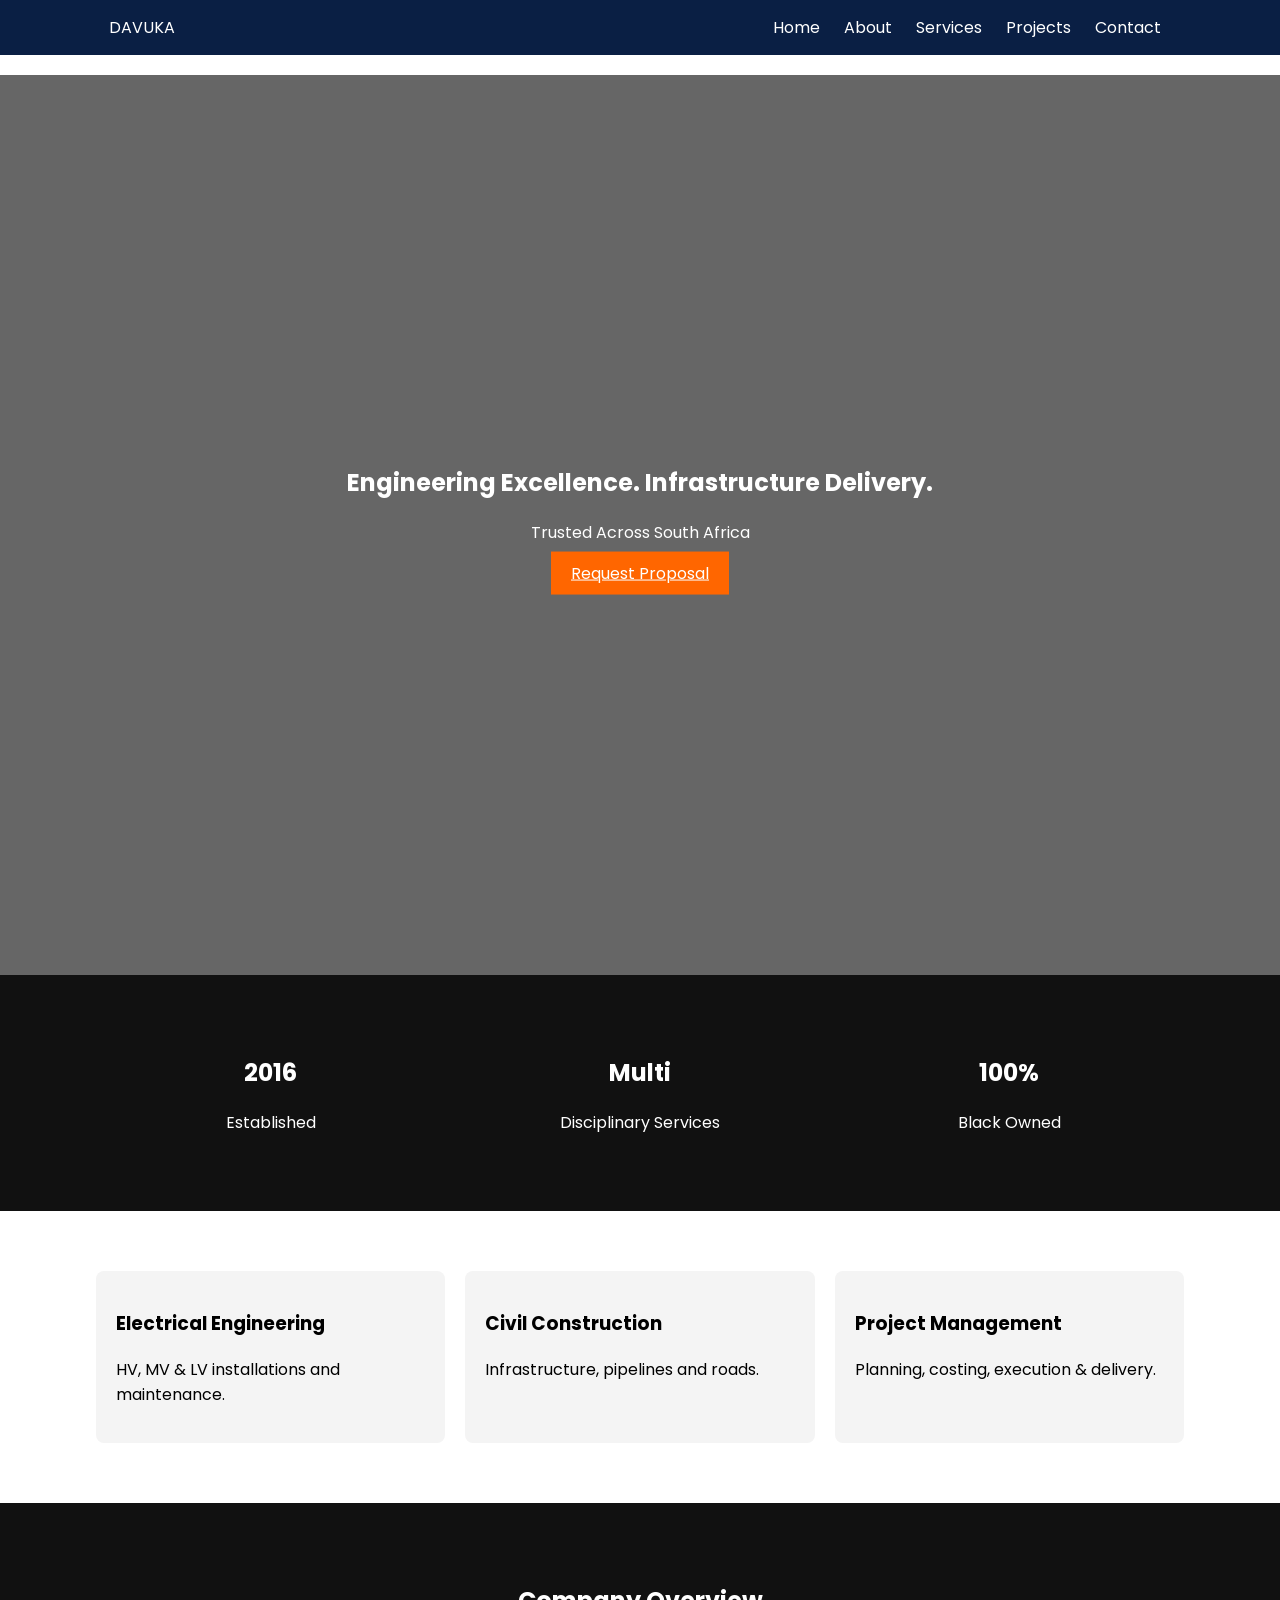
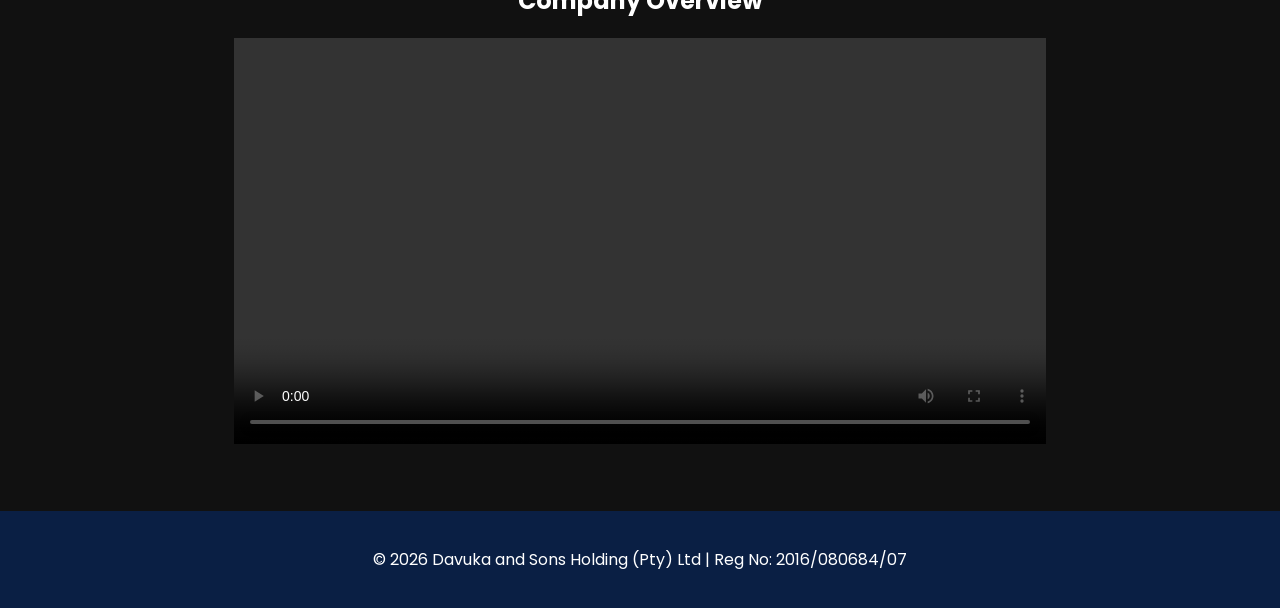
==== index.html @ bca71e75 "Update index.html" ====
<!DOCTYPE html>
<html lang="en">
<head>
<meta charset="UTF-8">
<meta name="viewport" content="width=device-width, initial-scale=1.0">
<title>Davuka & Sons Holding</title>
<link href="https://fonts.googleapis.com/css2?family=Poppins:wght@300;400;600;700&display=swap" rel="stylesheet">
<link rel="stylesheet" href="style.css">
<script defer src="script.js"></script>
</head>
<body>

<header class="header">
<div class="container nav">
<div class="logo">DAVUKA</div>
<nav id="navMenu">
<a href="index.html">Home</a>
<a href="about.html">About</a>
<a href="services.html">Services</a>
<a href="projects.html">Projects</a>
<a href="contact.html">Contact</a>
</nav>
<div class="menu-toggle" onclick="toggleMenu()">☰</div>
</div>
</header>

<section class="hero">
<div class="overlay"></div>
<div class="hero-content fade-in">
<h2>Engineering Excellence. Infrastructure Delivery.</h2>
<p>Trusted Across South Africa</p>
<a href="contact.html" class="btn-primary">Request Proposal</a>
</div>
</section>

<section class="section stats">
<div class="container grid-3">
<div><h2>2016</h2><p>Established</p></div>
<div><h2>Multi</h2><p>Disciplinary Services</p></div>
<div><h2>100%</h2><p>Black Owned</p></div>
</div>
</section>

<section class="section">
<div class="container grid-3">
<div class="card fade-in"><h3>Electrical Engineering</h3><p>HV, MV & LV installations and maintenance.</p></div>
<div class="card fade-in"><h3>Civil Construction</h3><p>Infrastructure, pipelines and roads.</p></div>
<div class="card fade-in"><h3>Project Management</h3><p>Planning, costing, execution & delivery.</p></div>
</div>
</section>

<section class="video-section">
<h2>Company Overview</h2>
<video controls>
<source src="assets/ad-video.mp4" type="video/mp4">
</video>
</section>

<footer>
<p>© 2026 Davuka and Sons Holding (Pty) Ltd | Reg No: 2016/080684/07</p>
</footer>

</body>
</html>
---- style.css ----
body {font-family:Poppins,sans-serif;margin:0}
.container {width:85%;margin:auto}
.header {background:#0a1f44;color:white;padding:15px}
.nav {display:flex;justify-content:space-between}
nav a {color:white;margin:10px;text-decoration:none}
.menu-toggle {display:none}
.hero {height:100vh;background:url('assets/hero.jpg') center/cover no-repeat;color:white;position:relative}
.overlay {position:absolute;width:100%;height:100%;background:rgba(0,0,0,0.6)}
.hero-content {position:relative;top:50%;transform:translateY(-50%);text-align:center}
.btn-primary {background:#ff6600;padding:10px 20px;color:white}
.section {padding:60px 0}
.grid-2 {display:grid;grid-template-columns:1fr 1fr;gap:20px}
.grid-3 {display:grid;grid-template-columns:repeat(3,1fr);gap:20px}
.card {background:#f4f4f4;padding:20px;border-radius:8px}
.stats {background:#111;color:white;text-align:center}
.video-section {text-align:center;background:#111;color:white;padding:60px}
video {width:70%}
.fade-in {opacity:0;transition:1s}
.fade-in.appear {opacity:1}
.contact-form {display:flex;flex-direction:column;gap:10px}
footer {background:#0a1f44;color:white;text-align:center;padding:20px}

@media(max-width:768px){
.grid-2,.grid-3{grid-template-columns:1fr}
.menu-toggle{display:block}
nav{display:none}
nav.active{display:block}
}
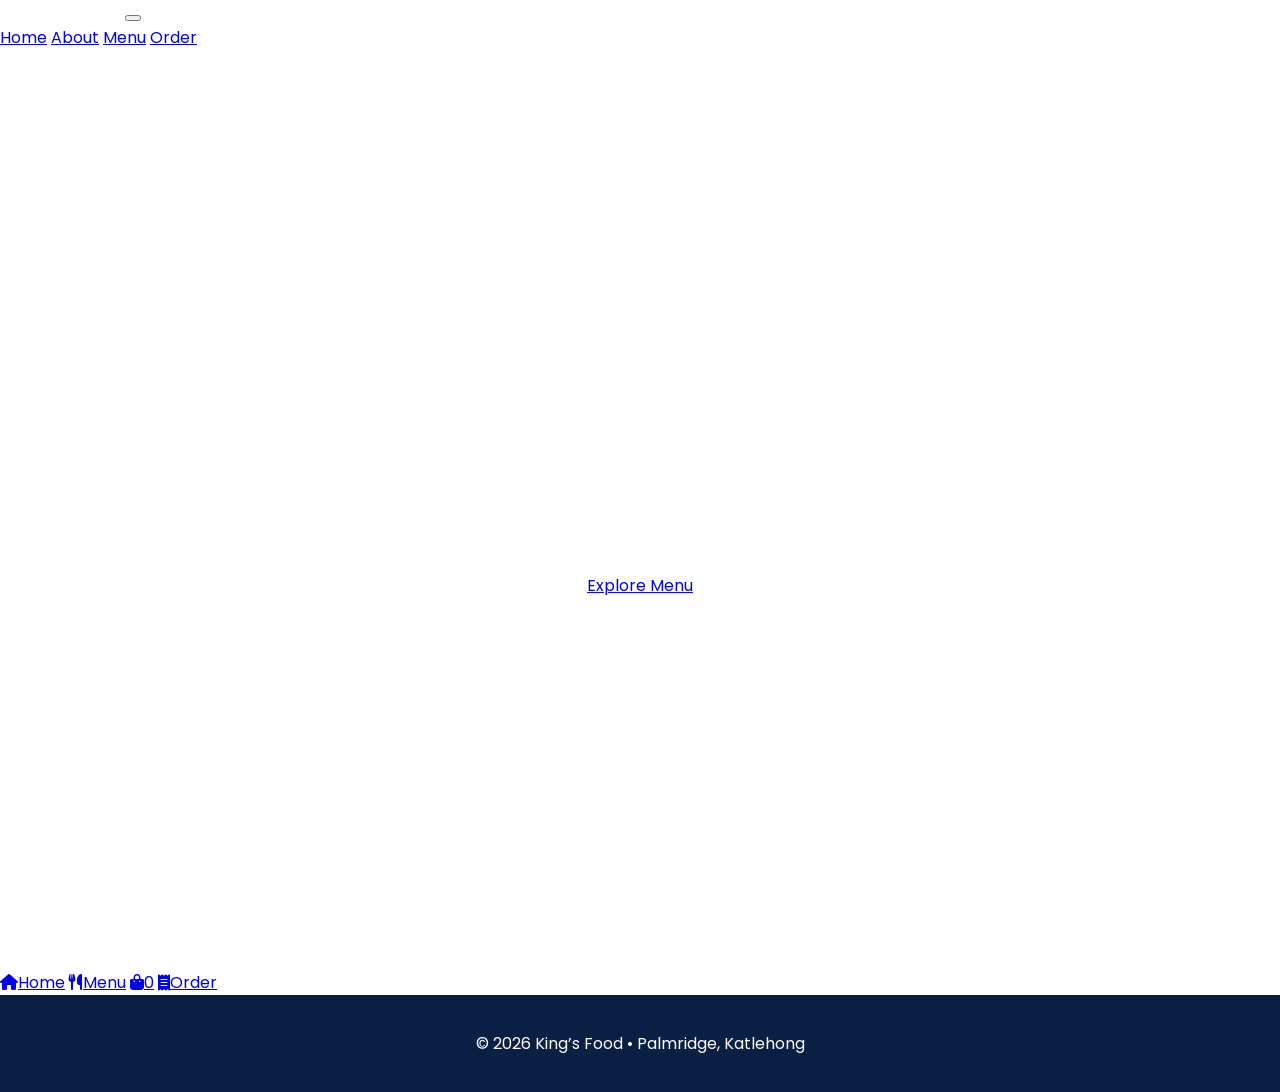
==== commit 8f967329: "Update index.html" ====
--- a/index.html
+++ b/index.html
@@ -1,68 +1,55 @@
 <!DOCTYPE html>
 <html lang="en">
 <head>
-<meta charset="UTF-8">
-<meta name="viewport" content="width=device-width, initial-scale=1.0">
-<title>Davuka & Sons Holding</title>
-<link href="https://fonts.googleapis.com/css2?family=Poppins:wght@300;400;600;700&display=swap" rel="stylesheet">
-<link rel="stylesheet" href="style.css">
-<script defer src="script.js"></script>
+  <meta charset="UTF-8" />
+  <title>King's Food — Kasi Royalty</title>
+  <meta name="viewport" content="width=device-width, initial-scale=1, maximum-scale=1, user-scalable=0" />
+  <link rel="stylesheet" href="style.css" />
+  <script src="script.js" defer></script>
+  <link rel="preconnect" href="https://fonts.googleapis.com">
+  <link href="https://fonts.googleapis.com/css2?family=Bebas+Neue&family=Poppins:wght@300;400;500;600;700&display=swap" rel="stylesheet">
+  <link rel="stylesheet" href="https://cdnjs.cloudflare.com/ajax/libs/font-awesome/6.5.0/css/all.min.css">
 </head>
 <body>
+  <nav aria-label="Primary">
+    <a class="logo" href="index.html">KING'S <span>FOOD</span></a>
+    <button class="hamburger" aria-label="Toggle menu" onclick="toggleMenu()">
+      <div></div><div></div><div></div>
+    </button>
+  </nav>
 
-<header class="header">
-<div class="container nav">
-<div class="logo">DAVUKA</div>
-<nav id="navMenu">
-<a href="index.html">Home</a>
-<a href="about.html">About</a>
-<a href="services.html">Services</a>
-<a href="projects.html">Projects</a>
-<a href="contact.html">Contact</a>
-</nav>
-<div class="menu-toggle" onclick="toggleMenu()">☰</div>
-</div>
-</header>
+  <aside class="menu-panel" aria-hidden="true">
+    <a href="index.html" class="active">Home</a>
+    <a href="about.html">About</a>
+    <a href="menu.html">Menu</a>
+    <a href="order.html">Order</a>
+  </aside>
 
-<section class="hero">
-<div class="overlay"></div>
-<div class="hero-content fade-in">
-<h2>Engineering Excellence. Infrastructure Delivery.</h2>
-<p>Trusted Across South Africa</p>
-<a href="contact.html" class="btn-primary">Request Proposal</a>
-</div>
-</section>
+  <section class="hero" role="banner">
+    <div class="hero-content">
+      <h1 class="hero-title">KASI<br><span>ROYALTY</span></h1>
+      <p class="hero-sub">Premium kotas, dagwoods, wraps and grills—crafted with street soul and modern elegance.</p>
+      <div class="hero-actions">
+        <a href="menu.html" class="btn">Explore Menu</a>
+      </div>
+    </div>
+    <div class="hero-highlight">
+      <h2 class="jump">NEW<br><span>WRAPS</span></h2>
+    </div>
+  </section>
 
-<section class="section stats">
-<div class="container grid-3">
-<div><h2>2016</h2><p>Established</p></div>
-<div><h2>Multi</h2><p>Disciplinary Services</p></div>
-<div><h2>100%</h2><p>Black Owned</p></div>
-</div>
-</section>
+  <!-- Premium App Bottom Navigation -->
+  <div class="mobile-nav">
+    <a href="index.html" class="nav-item active"><i class="fas fa-home"></i><span>Home</span></a>
+    <a href="menu.html" class="nav-item"><i class="fas fa-utensils"></i><span>Menu</span></a>
+    <a href="#" class="nav-item cart-trigger" onclick="toggleCartDrawer(event)"><i class="fas fa-shopping-bag"></i><span class="cart-badge" id="nav-cart-count">0</span></a>
+    <a href="order.html" class="nav-item"><i class="fas fa-receipt"></i><span>Order</span></a>
+  </div>
 
-<section class="section">
-<div class="container grid-3">
-<div class="card fade-in"><h3>Electrical Engineering</h3><p>HV, MV & LV installations and maintenance.</p></div>
-<div class="card fade-in"><h3>Civil Construction</h3><p>Infrastructure, pipelines and roads.</p></div>
-<div class="card fade-in"><h3>Project Management</h3><p>Planning, costing, execution & delivery.</p></div>
-</div>
-</section>
-
-<section class="video-section">
-<h2>Company Overview</h2>
-<video controls>
-<source src="assets/ad-video.mp4" type="video/mp4">
-</video>
-</section>
-
-<footer>
-<p>© 2026 Davuka and Sons Holding (Pty) Ltd | Reg No: 2016/080684/07</p>
-</footer>
-
+  <footer class="footer">
+    <p>© 2026 King’s Food • Palmridge, Katlehong</p>
+  </footer>
 </body>
 </html>
 
 
-
-
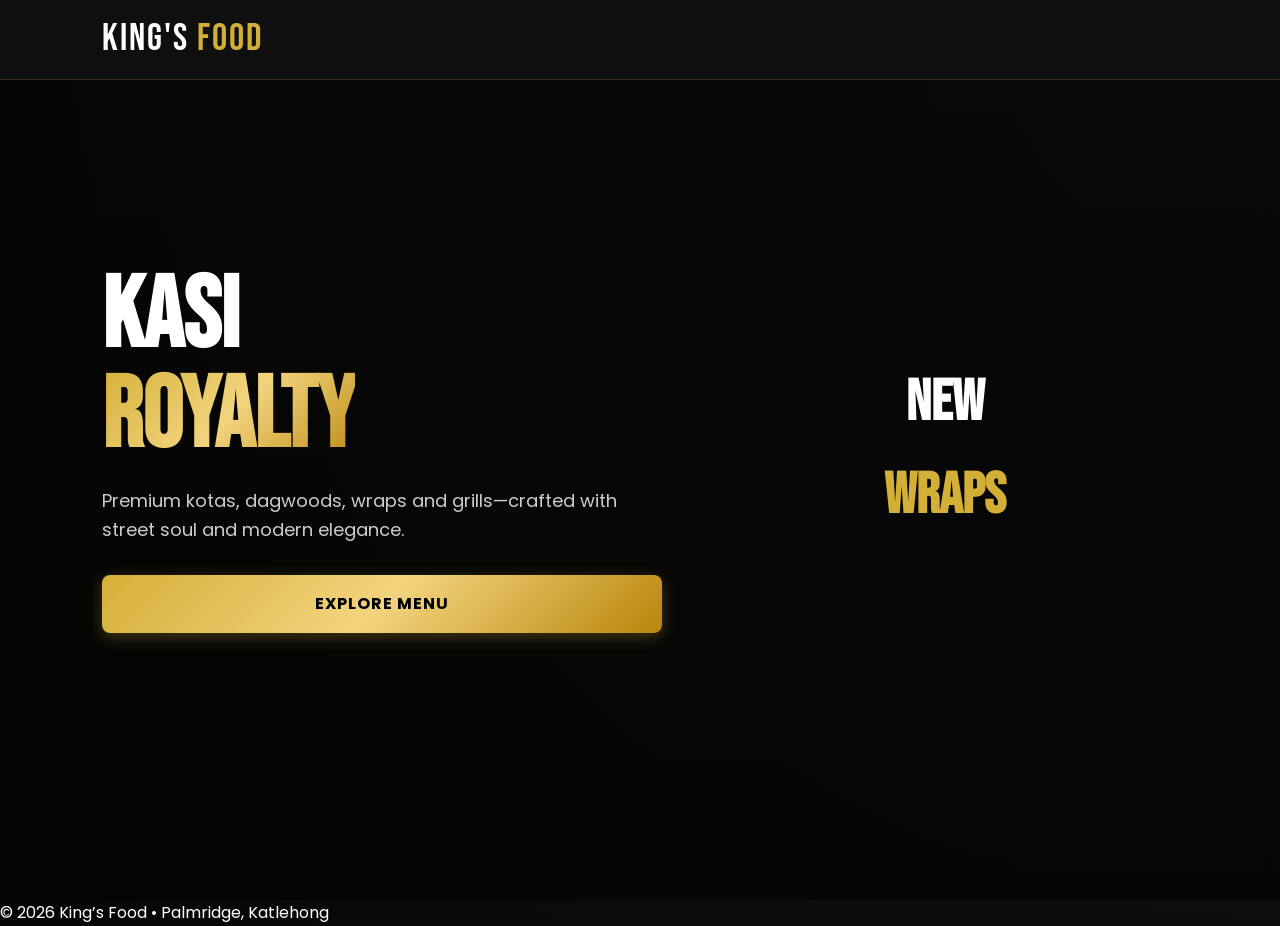
==== commit e855f46d: "Update index.html" ====
--- a/index.html
+++ b/index.html
@@ -4,7 +4,7 @@
   <meta charset="UTF-8" />
   <title>King's Food — Kasi Royalty</title>
   <meta name="viewport" content="width=device-width, initial-scale=1, maximum-scale=1, user-scalable=0" />
-  <link rel="stylesheet" href="style.css" />
+  <link rel="stylesheet" href="style.css" >
   <script src="script.js" defer></script>
   <link rel="preconnect" href="https://fonts.googleapis.com">
   <link href="https://fonts.googleapis.com/css2?family=Bebas+Neue&family=Poppins:wght@300;400;500;600;700&display=swap" rel="stylesheet">
--- a/style.css
+++ b/style.css
@@ -1,28 +1,156 @@
-body {font-family:Poppins,sans-serif;margin:0}
-.container {width:85%;margin:auto}
-.header {background:#0a1f44;color:white;padding:15px}
-.nav {display:flex;justify-content:space-between}
-nav a {color:white;margin:10px;text-decoration:none}
-.menu-toggle {display:none}
-.hero {height:100vh;background:url('assets/hero.jpg') center/cover no-repeat;color:white;position:relative}
-.overlay {position:absolute;width:100%;height:100%;background:rgba(0,0,0,0.6)}
-.hero-content {position:relative;top:50%;transform:translateY(-50%);text-align:center}
-.btn-primary {background:#ff6600;padding:10px 20px;color:white}
-.section {padding:60px 0}
-.grid-2 {display:grid;grid-template-columns:1fr 1fr;gap:20px}
-.grid-3 {display:grid;grid-template-columns:repeat(3,1fr);gap:20px}
-.card {background:#f4f4f4;padding:20px;border-radius:8px}
-.stats {background:#111;color:white;text-align:center}
-.video-section {text-align:center;background:#111;color:white;padding:60px}
-video {width:70%}
-.fade-in {opacity:0;transition:1s}
-.fade-in.appear {opacity:1}
-.contact-form {display:flex;flex-direction:column;gap:10px}
-footer {background:#0a1f44;color:white;text-align:center;padding:20px}
+@import url('https://fonts.googleapis.com/css2?family=Bebas+Neue&family=Poppins:wght@300;400;500;600;700&display=swap');
 
-@media(max-width:768px){
-.grid-2,.grid-3{grid-template-columns:1fr}
-.menu-toggle{display:block}
-nav{display:none}
-nav.active{display:block}
+/* ================= VARIABLES ================= */
+:root {
+  --gold: #d4af37;
+  --gold-gradient: linear-gradient(135deg, #d4af37 0%, #f2d47e 50%, #b8860b 100%);
+  --black: #050505;
+  --dark-grey: #121212;
+  --glass: rgba(18, 18, 18, 0.85);
+  --glass-border: rgba(212, 175, 55, 0.2);
 }
+
+/* ================= RESET ================= */
+* { margin: 0; padding: 0; box-sizing: border-box; -webkit-tap-highlight-color: transparent; }
+html { scroll-behavior: smooth; }
+body {
+  font-family: 'Poppins', sans-serif;
+  background-color: var(--black);
+  background-image: radial-gradient(circle at top right, #1a1a1a, #050505);
+  color: white;
+  line-height: 1.6;
+  overflow-x: hidden;
+}
+a { color: inherit; text-decoration: none; }
+img { max-width: 100%; height: auto; display: block; border-radius: 8px; }
+
+/* ================= NAV ================= */
+nav {
+  position: fixed; top: 0; left: 0; right: 0; height: 80px; padding: 0 8%;
+  background: var(--glass); backdrop-filter: blur(10px);
+  display: flex; justify-content: space-between; align-items: center;
+  z-index: 1000; border-bottom: 1px solid var(--glass-border);
+}
+.logo { font-family: 'Bebas Neue'; font-size: 38px; letter-spacing: 2px; }
+.logo span { color: var(--gold); }
+.hamburger { width: 36px; cursor: pointer; background: none; border: none; display: flex; flex-direction: column; }
+.hamburger div { height: 3px; background: var(--gold); margin: 6px 0; transition: .4s; }
+
+.menu-panel {
+  position: fixed; right: -100%; top: 0; width: 280px; height: 100%;
+  background: var(--dark-grey); padding: 120px 30px; transition: .4s ease;
+  z-index: 999; border-left: 1px solid var(--glass-border); box-shadow: -10px 0 30px rgba(0,0,0,0.8);
+}
+.menu-panel a { display: block; font-size: 18px; margin-bottom: 25px; font-weight: 600; color: #ccc; transition: .3s;}
+.menu-panel a:hover, .menu-panel a.active { color: var(--gold); transform: translateX(5px); }
+.menu-panel.active { right: 0; }
+
+/* ================= SECTIONS & UTILS ================= */
+.section { padding: 120px 8% 60px; min-height: 100vh; }
+.title { font-family: 'Bebas Neue'; font-size: 50px; margin-bottom: 30px; }
+.title span { color: var(--gold); }
+
+.glass-panel {
+  background: var(--glass); backdrop-filter: blur(10px);
+  border: 1px solid var(--glass-border); border-radius: 12px; padding: 30px;
+}
+
+/* ================= HERO ================= */
+.hero {
+  min-height: 100vh; display: grid; grid-template-columns: 1.2fr 1fr; align-items: center; gap: 50px;
+  background: linear-gradient(rgba(5,5,5,0.8), rgba(5,5,5,0.9)), url('images/hero.jpg') center/cover no-repeat;
+  padding: 0 8%;
+}
+.hero-title { font-family: 'Bebas Neue'; font-size: clamp(60px, 8vw, 100px); line-height: 1; animation: fadeInUp 1s ease forwards;}
+.hero-title span { background: var(--gold-gradient); -webkit-background-clip: text; -webkit-text-fill-color: transparent; }
+.hero-sub { margin-top: 20px; font-size: 18px; color: #ccc; }
+.hero-actions { margin-top: 30px; }
+.jump { font-family: 'Bebas Neue'; font-size: 58px; text-align: center; animation: jump 2s infinite ease-in-out; }
+.jump span { color: var(--gold); }
+@keyframes jump { 50% { transform: translateY(-15px); } }
+@keyframes fadeInUp { from { opacity:0; transform:translateY(30px);} to{opacity:1; transform:translateY(0);} }
+
+/* ================= MENU CARDS ================= */
+.menu-layout { display: grid; grid-template-columns: 2fr 1fr; gap: 40px; }
+.category { margin-bottom: 50px; }
+.category h3 {
+  font-family: 'Bebas Neue'; font-size: 34px; color: var(--gold);
+  border-bottom: 1px solid var(--glass-border); margin-bottom: 20px; padding-bottom: 5px; position: sticky; top: 80px; background: var(--black); z-index: 10;
+}
+.item {
+  background: var(--dark-grey); border: 1px solid var(--glass-border); border-radius: 12px;
+  padding: 20px; margin-bottom: 15px; display: flex; justify-content: space-between; align-items: center;
+  transition: all 0.3s cubic-bezier(0.4, 0, 0.2, 1);
+}
+.item:hover { border-color: var(--gold); transform: translateY(-3px); box-shadow: 0 10px 20px rgba(212, 175, 55, 0.1); }
+.item-info h4 { font-family: 'Bebas Neue'; font-size: 24px; letter-spacing: 1px; }
+.item-info p { font-size: 13px; color: #aaa; margin-top: 4px; }
+.add-btn { background: var(--gold-gradient); border: none; padding: 10px 18px; border-radius: 8px; font-weight: 700; color: #000; cursor: pointer; transition: .2s; }
+.add-btn:active { transform: scale(0.9); }
+.ad-img { border: 1px solid var(--glass-border); margin-bottom: 20px; box-shadow: 0 5px 15px rgba(0,0,0,0.5); }
+
+/* ================= SIDE DRAWER CART ================= */
+.cart-drawer {
+  position: fixed; top: 0; right: -400px; width: 100%; max-width: 400px; height: 100vh;
+  background: var(--dark-grey); z-index: 2000; box-shadow: -10px 0 30px rgba(0,0,0,0.9);
+  display: flex; flex-direction: column; transition: 0.4s ease-in-out; border-left: 1px solid var(--gold);
+}
+.cart-drawer.open { right: 0; }
+.cart-overlay {
+  position: fixed; top: 0; left: 0; width: 100%; height: 100%; background: rgba(0,0,0,0.7);
+  z-index: 1999; display: none; backdrop-filter: blur(3px);
+}
+.cart-overlay.show { display: block; }
+.cart-header { padding: 25px; border-bottom: 1px solid var(--glass-border); display: flex; justify-content: space-between; align-items: center; }
+.cart-header h3 { font-family: 'Bebas Neue'; font-size: 28px; color: var(--gold); }
+.close-cart { background: none; border: none; color: white; font-size: 24px; cursor: pointer; }
+.cart-list { flex-grow: 1; overflow-y: auto; padding: 25px; list-style: none; }
+.cart-list li { display: flex; justify-content: space-between; align-items: center; margin-bottom: 15px; background: #1a1a1a; padding: 15px; border-radius: 8px; }
+.cart-list .remove-btn { color: #ff4d4d; background: none; border: none; cursor: pointer; font-size: 18px; }
+.cart-footer { padding: 25px; border-top: 1px solid var(--glass-border); background: #0a0a0a; }
+.cart-total { font-size: 20px; font-weight: 700; margin-bottom: 15px; display: flex; justify-content: space-between; }
+.cart-total span { color: var(--gold); }
+
+/* ================= ORDER & FORMS ================= */
+.order-box input, .order-box select {
+  width: 100%; padding: 16px; margin-bottom: 16px; background: rgba(255,255,255,0.05);
+  border: 1px solid var(--glass-border); color: white; border-radius: 8px; font-family: inherit; font-size: 16px; outline: none; transition: .3s;
+}
+.order-box input:focus, .order-box select:focus { border-color: var(--gold); background: rgba(255,255,255,0.1); }
+.totals-row { display: flex; justify-content: space-between; margin-bottom: 8px; color: #ccc; }
+.totals-row.grand { font-size: 22px; font-weight: 700; color: var(--gold); margin-top: 10px; }
+
+/* ================= BUTTONS ================= */
+.btn {
+  display: block; width: 100%; background: var(--gold-gradient); color: #000; text-align: center;
+  padding: 16px; border: none; font-weight: 700; font-size: 16px; cursor: pointer; border-radius: 8px;
+  box-shadow: 0 4px 15px rgba(212,175,55,0.3); transition: .3s; text-transform: uppercase; letter-spacing: 1px;
+}
+.btn:hover { transform: translateY(-2px); box-shadow: 0 6px 20px rgba(212,175,55,0.5); }
+
+/* ================= MOBILE BOTTOM NAV ================= */
+.mobile-nav {
+  position: fixed; bottom: 0; left: 0; width: 100%; background: var(--glass); backdrop-filter: blur(15px);
+  border-top: 1px solid var(--glass-border); display: none; justify-content: space-around; padding: 12px 0 15px; z-index: 1500; box-shadow: 0 -5px 20px rgba(0,0,0,0.5);
+}
+.nav-item { display: flex; flex-direction: column; align-items: center; color: #888; font-size: 12px; gap: 4px; transition: .3s; }
+.nav-item i { font-size: 20px; }
+.nav-item.active, .nav-item:hover { color: var(--gold); }
+.cart-trigger { position: relative; }
+.cart-badge {
+  position: absolute; top: -5px; right: -10px; background: #ff4d4d; color: white;
+  font-size: 10px; font-weight: bold; width: 18px; height: 18px; border-radius: 50%;
+  display: flex; justify-content: center; align-items: center; border: 2px solid #000;
+  transition: transform 0.3s;
+}
+.cart-badge.pulse { transform: scale(1.4); }
+
+/* ================= RESPONSIVE ================= */
+@media(max-width: 768px) {
+  .hero { grid-template-columns: 1fr; text-align: center; gap: 20px; margin-top: 80px; padding-bottom: 60px;}
+  .menu-layout { grid-template-columns: 1fr; }
+  .mobile-nav { display: flex; }
+  .hamburger { display: none; } /* Use bottom nav on mobile */
+  .about-grid { grid-template-columns: 1fr; gap: 30px; }
+  nav { justify-content: center; } /* Center logo on mobile */
+}
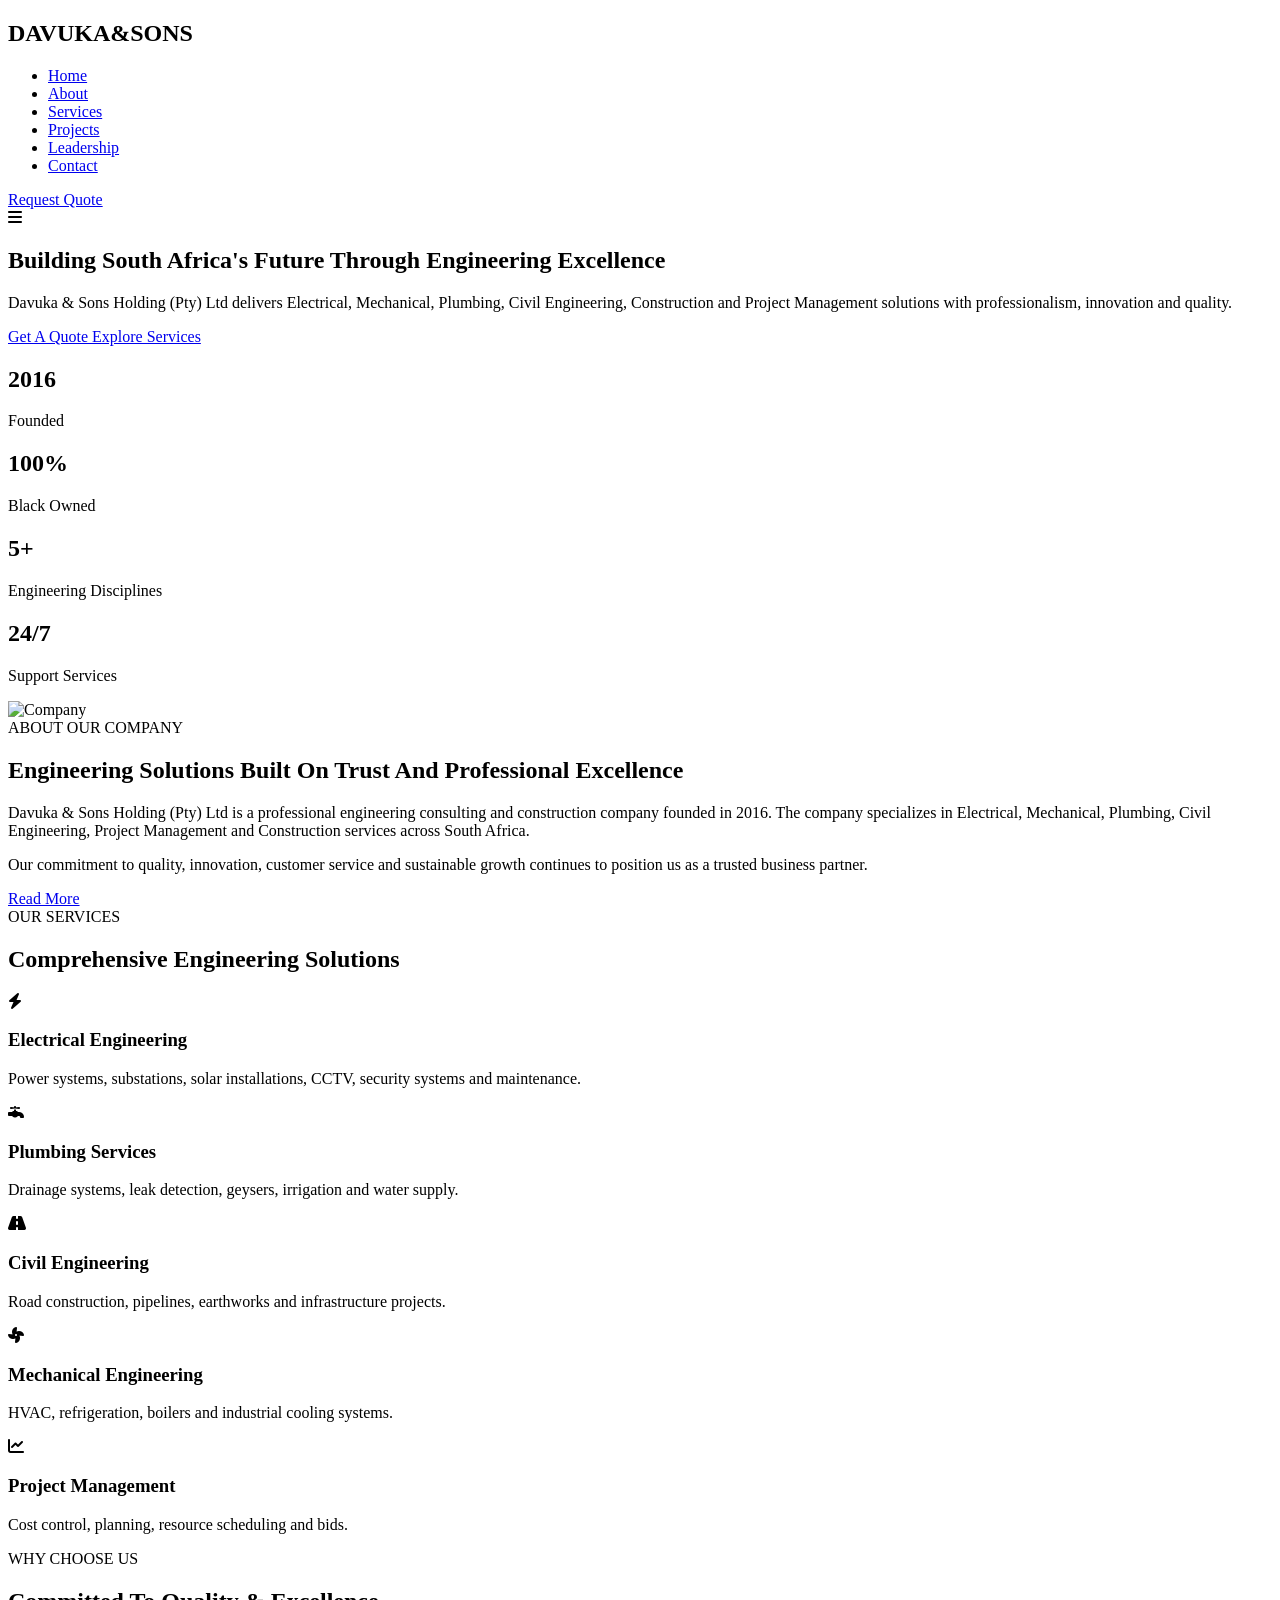
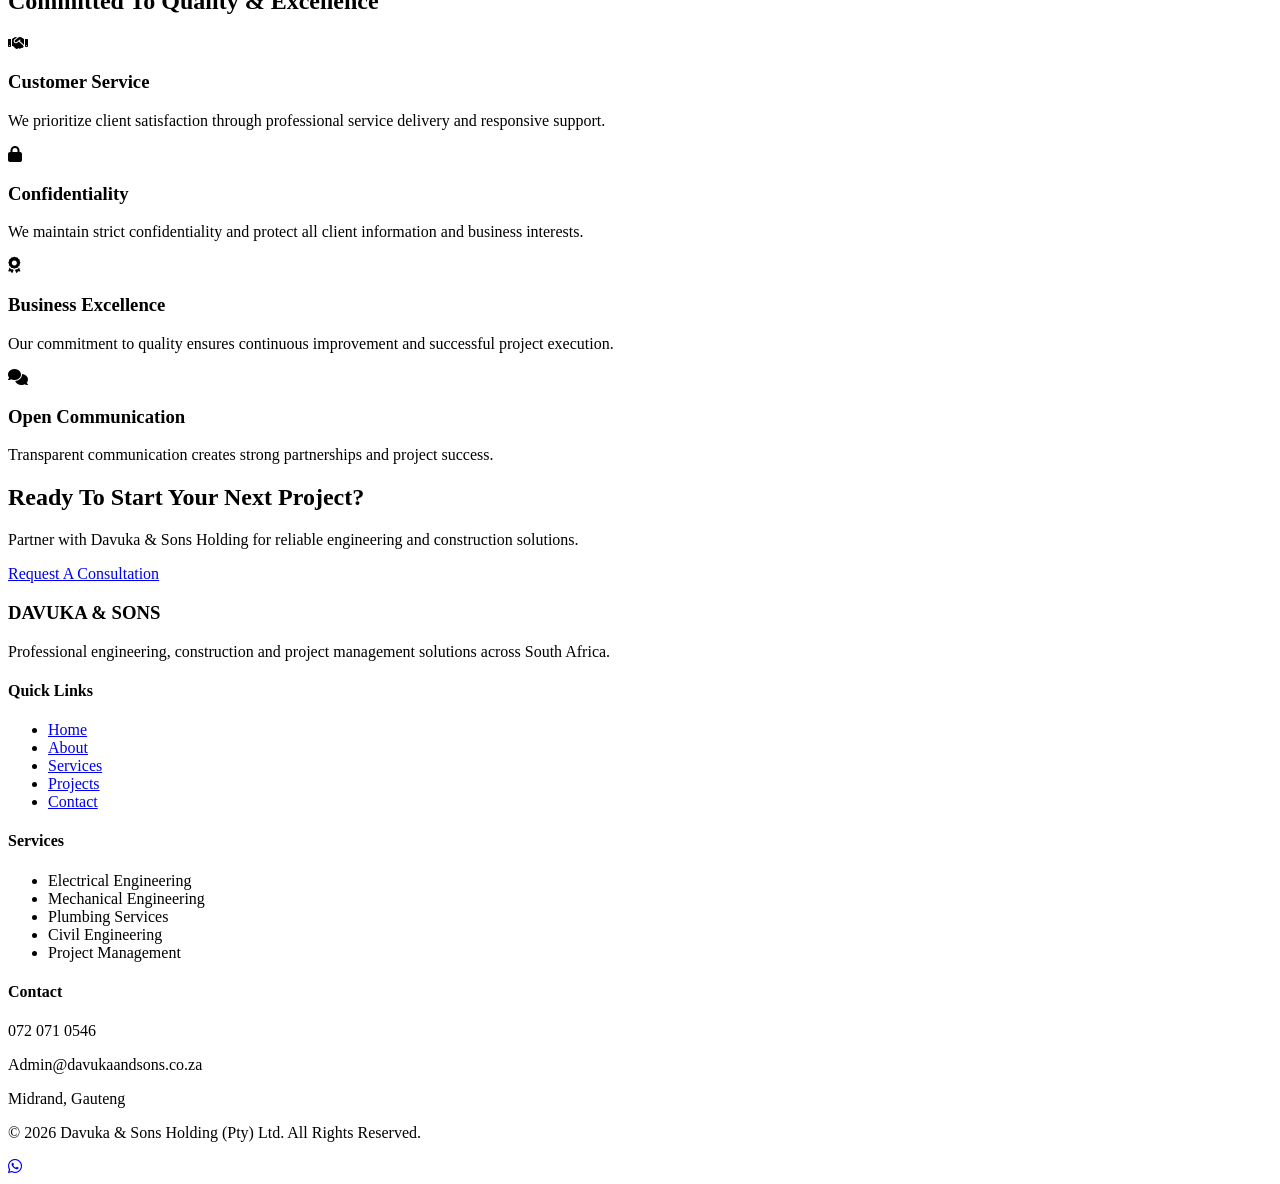
==== commit 1d3e0b13: "Create index.html" ====
--- a/index.html
+++ b/index.html
@@ -1,55 +1,479 @@
-<!DOCTYPE html>
-<html lang="en">
-<head>
-  <meta charset="UTF-8" />
-  <title>King's Food — Kasi Royalty</title>
-  <meta name="viewport" content="width=device-width, initial-scale=1, maximum-scale=1, user-scalable=0" />
-  <link rel="stylesheet" href="style.css" >
-  <script src="script.js" defer></script>
-  <link rel="preconnect" href="https://fonts.googleapis.com">
-  <link href="https://fonts.googleapis.com/css2?family=Bebas+Neue&family=Poppins:wght@300;400;500;600;700&display=swap" rel="stylesheet">
-  <link rel="stylesheet" href="https://cdnjs.cloudflare.com/ajax/libs/font-awesome/6.5.0/css/all.min.css">
-</head>
-<body>
-  <nav aria-label="Primary">
-    <a class="logo" href="index.html">KING'S <span>FOOD</span></a>
-    <button class="hamburger" aria-label="Toggle menu" onclick="toggleMenu()">
-      <div></div><div></div><div></div>
-    </button>
-  </nav>
-
-  <aside class="menu-panel" aria-hidden="true">
-    <a href="index.html" class="active">Home</a>
-    <a href="about.html">About</a>
-    <a href="menu.html">Menu</a>
-    <a href="order.html">Order</a>
-  </aside>
-
-  <section class="hero" role="banner">
-    <div class="hero-content">
-      <h1 class="hero-title">KASI<br><span>ROYALTY</span></h1>
-      <p class="hero-sub">Premium kotas, dagwoods, wraps and grills—crafted with street soul and modern elegance.</p>
-      <div class="hero-actions">
-        <a href="menu.html" class="btn">Explore Menu</a>
-      </div>
-    </div>
-    <div class="hero-highlight">
-      <h2 class="jump">NEW<br><span>WRAPS</span></h2>
-    </div>
-  </section>
-
-  <!-- Premium App Bottom Navigation -->
-  <div class="mobile-nav">
-    <a href="index.html" class="nav-item active"><i class="fas fa-home"></i><span>Home</span></a>
-    <a href="menu.html" class="nav-item"><i class="fas fa-utensils"></i><span>Menu</span></a>
-    <a href="#" class="nav-item cart-trigger" onclick="toggleCartDrawer(event)"><i class="fas fa-shopping-bag"></i><span class="cart-badge" id="nav-cart-count">0</span></a>
-    <a href="order.html" class="nav-item"><i class="fas fa-receipt"></i><span>Order</span></a>
-  </div>
-
-  <footer class="footer">
-    <p>© 2026 King’s Food • Palmridge, Katlehong</p>
-  </footer>
-</body>
-</html>
-
-
+<!DOCTYPE html>
+<html lang="en">
+<head>
+<meta charset="UTF-8">
+<meta name="viewport" content="width=device-width, initial-scale=1.0">
+
+<title>Davuka & Sons Holding | Engineering & Construction Solutions</title>
+
+<link rel="preconnect" href="https://fonts.googleapis.com">
+<link rel="preconnect" href="https://fonts.gstatic.com" crossorigin>
+
+<link href="https://fonts.googleapis.com/css2?family=Montserrat:wght@300;400;500;600;700;800&display=swap" rel="stylesheet">
+
+<link rel="stylesheet" href="css/style.css">
+
+<link rel="stylesheet"
+href="https://cdnjs.cloudflare.com/ajax/libs/font-awesome/6.5.2/css/all.min.css">
+
+</head>
+<body>
+
+<!-- HEADER -->
+
+<header class="header">
+
+<div class="container nav-container">
+
+<div class="logo">
+
+<h2>DAVUKA<span>&SONS</span></h2>
+
+</div>
+
+<nav class="navbar">
+
+<ul>
+
+<li><a href="index.html">Home</a></li>
+
+<li><a href="about.html">About</a></li>
+
+<li><a href="services.html">Services</a></li>
+
+<li><a href="projects.html">Projects</a></li>
+
+<li><a href="leadership.html">Leadership</a></li>
+
+<li><a href="contact.html">Contact</a></li>
+
+</ul>
+
+</nav>
+
+<div class="nav-buttons">
+
+<a href="quote.html" class="btn-primary">
+Request Quote
+</a>
+
+</div>
+
+<div class="menu-btn">
+<i class="fas fa-bars"></i>
+</div>
+
+</div>
+
+</header>
+
+<!-- HERO -->
+
+<section class="hero">
+
+<div class="overlay"></div>
+
+<div class="container hero-content">
+
+<h1>
+Building South Africa's Future Through
+Engineering Excellence
+</h1>
+
+<p>
+
+Davuka & Sons Holding (Pty) Ltd delivers
+Electrical, Mechanical, Plumbing,
+Civil Engineering, Construction and
+Project Management solutions with
+professionalism, innovation and quality.
+
+</p>
+
+<div class="hero-buttons">
+
+<a href="quote.html" class="btn-primary">
+Get A Quote
+</a>
+
+<a href="services.html" class="btn-secondary">
+Explore Services
+</a>
+
+</div>
+
+</div>
+
+</section>
+
+<!-- STATS -->
+
+<section class="stats">
+
+<div class="container stats-grid">
+
+<div class="stat-card">
+
+<h2>2016</h2>
+
+<p>Founded</p>
+
+</div>
+
+<div class="stat-card">
+
+<h2>100%</h2>
+
+<p>Black Owned</p>
+
+</div>
+
+<div class="stat-card">
+
+<h2>5+</h2>
+
+<p>Engineering Disciplines</p>
+
+</div>
+
+<div class="stat-card">
+
+<h2>24/7</h2>
+
+<p>Support Services</p>
+
+</div>
+
+</div>
+
+</section>
+
+<!-- ABOUT -->
+
+<section class="about-home">
+
+<div class="container about-grid">
+
+<div class="about-image">
+
+<img src="assets/images/about.jpg" alt="Company">
+
+</div>
+
+<div class="about-content">
+
+<span class="section-tag">
+ABOUT OUR COMPANY
+</span>
+
+<h2>
+Engineering Solutions Built On Trust
+And Professional Excellence
+</h2>
+
+<p>
+
+Davuka & Sons Holding (Pty) Ltd is a
+professional engineering consulting and
+construction company founded in 2016.
+The company specializes in Electrical,
+Mechanical, Plumbing, Civil Engineering,
+Project Management and Construction
+services across South Africa.
+
+</p>
+
+<p>
+
+Our commitment to quality, innovation,
+customer service and sustainable growth
+continues to position us as a trusted
+business partner.
+
+</p>
+
+<a href="about.html" class="btn-primary">
+Read More
+</a>
+
+</div>
+
+</div>
+
+</section>
+
+<!-- SERVICES -->
+
+<section class="services-preview">
+
+<div class="container">
+
+<div class="section-heading">
+
+<span>OUR SERVICES</span>
+
+<h2>
+Comprehensive Engineering Solutions
+</h2>
+
+</div>
+
+<div class="services-grid">
+
+<div class="service-card">
+
+<i class="fas fa-bolt"></i>
+
+<h3>Electrical Engineering</h3>
+
+<p>
+Power systems, substations,
+solar installations, CCTV,
+security systems and maintenance.
+</p>
+
+</div>
+
+<div class="service-card">
+
+<i class="fas fa-faucet"></i>
+
+<h3>Plumbing Services</h3>
+
+<p>
+Drainage systems, leak detection,
+geysers, irrigation and water supply.
+</p>
+
+</div>
+
+<div class="service-card">
+
+<i class="fas fa-road"></i>
+
+<h3>Civil Engineering</h3>
+
+<p>
+Road construction, pipelines,
+earthworks and infrastructure projects.
+</p>
+
+</div>
+
+<div class="service-card">
+
+<i class="fas fa-fan"></i>
+
+<h3>Mechanical Engineering</h3>
+
+<p>
+HVAC, refrigeration,
+boilers and industrial cooling systems.
+</p>
+
+</div>
+
+<div class="service-card">
+
+<i class="fas fa-chart-line"></i>
+
+<h3>Project Management</h3>
+
+<p>
+Cost control, planning,
+resource scheduling and bids.
+</p>
+
+</div>
+
+</div>
+
+</div>
+
+</section>
+<!-- WHY CHOOSE US -->
+
+<section class="why-us">
+
+<div class="container">
+
+<div class="section-heading">
+
+<span>WHY CHOOSE US</span>
+
+<h2>Committed To Quality & Excellence</h2>
+
+</div>
+
+<div class="why-grid">
+
+<div class="why-card">
+
+<i class="fas fa-handshake"></i>
+
+<h3>Customer Service</h3>
+
+<p>
+We prioritize client satisfaction through
+professional service delivery and
+responsive support.
+</p>
+
+</div>
+
+<div class="why-card">
+
+<i class="fas fa-lock"></i>
+
+<h3>Confidentiality</h3>
+
+<p>
+We maintain strict confidentiality and
+protect all client information and
+business interests.
+</p>
+
+</div>
+
+<div class="why-card">
+
+<i class="fas fa-award"></i>
+
+<h3>Business Excellence</h3>
+
+<p>
+Our commitment to quality ensures
+continuous improvement and
+successful project execution.
+</p>
+
+</div>
+
+<div class="why-card">
+
+<i class="fas fa-comments"></i>
+
+<h3>Open Communication</h3>
+
+<p>
+Transparent communication creates
+strong partnerships and project success.
+</p>
+
+</div>
+
+</div>
+
+</div>
+
+</section>
+
+<!-- CTA -->
+
+<section class="cta">
+
+<div class="container">
+
+<h2>
+Ready To Start Your Next Project?
+</h2>
+
+<p>
+Partner with Davuka & Sons Holding for
+reliable engineering and construction
+solutions.
+</p>
+
+<a href="quote.html" class="btn-primary">
+Request A Consultation
+</a>
+
+</div>
+
+</section>
+
+<!-- FOOTER -->
+
+<footer class="footer">
+
+<div class="container footer-grid">
+
+<div class="footer-column">
+
+<h3>DAVUKA & SONS</h3>
+
+<p>
+Professional engineering,
+construction and project management
+solutions across South Africa.
+</p>
+
+</div>
+
+<div class="footer-column">
+
+<h4>Quick Links</h4>
+
+<ul>
+
+<li><a href="index.html">Home</a></li>
+<li><a href="about.html">About</a></li>
+<li><a href="services.html">Services</a></li>
+<li><a href="projects.html">Projects</a></li>
+<li><a href="contact.html">Contact</a></li>
+
+</ul>
+
+</div>
+
+<div class="footer-column">
+
+<h4>Services</h4>
+
+<ul>
+
+<li>Electrical Engineering</li>
+<li>Mechanical Engineering</li>
+<li>Plumbing Services</li>
+<li>Civil Engineering</li>
+<li>Project Management</li>
+
+</ul>
+
+</div>
+
+<div class="footer-column">
+
+<h4>Contact</h4>
+
+<p>072 071 0546</p>
+<p>Admin@davukaandsons.co.za</p>
+<p>Midrand, Gauteng</p>
+
+</div>
+
+</div>
+
+<div class="footer-bottom">
+
+<p>
+© 2026 Davuka & Sons Holding (Pty) Ltd.
+All Rights Reserved.
+</p>
+
+</div>
+
+</footer>
+
+<!-- WHATSAPP -->
+
+<a href="#" class="whatsapp-btn">
+
+<i class="fab fa-whatsapp"></i>
+
+</a>
+
+<script src="js/main.js"></script>
+
+</body>
+</html>
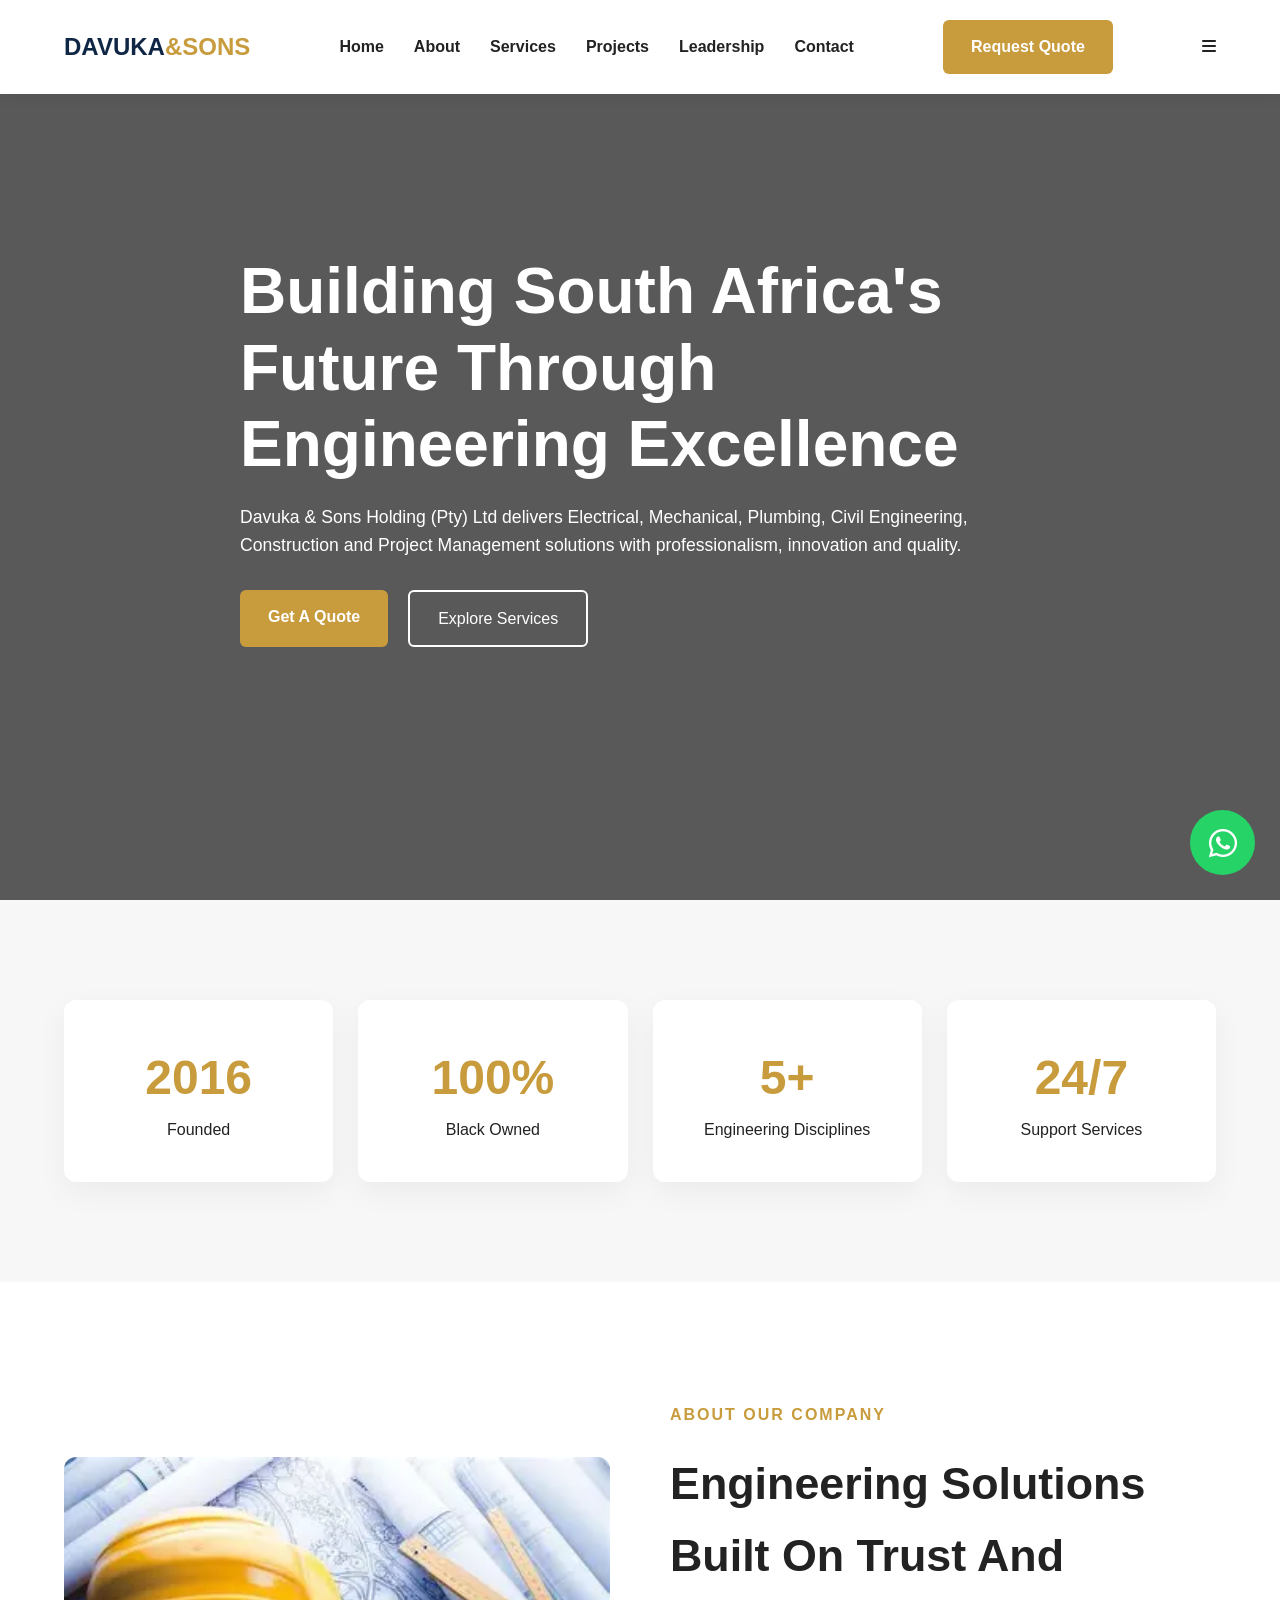
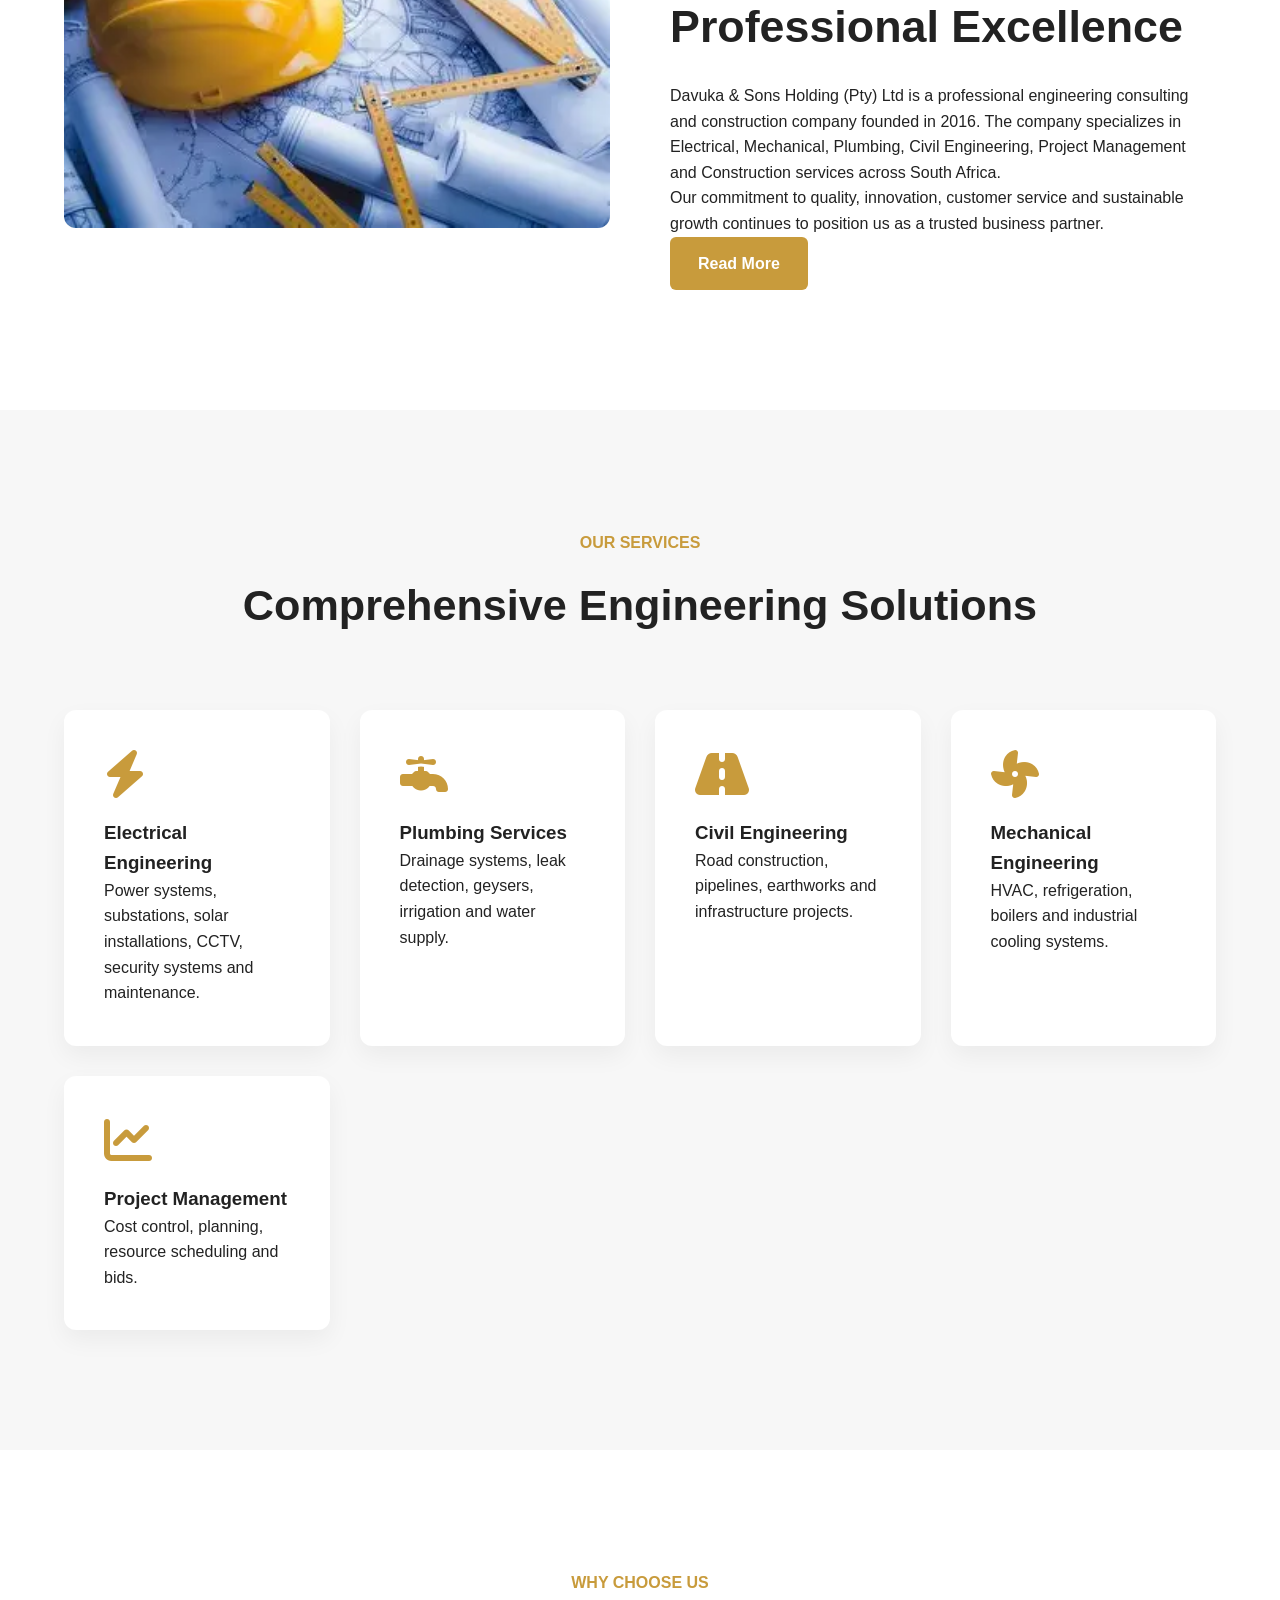
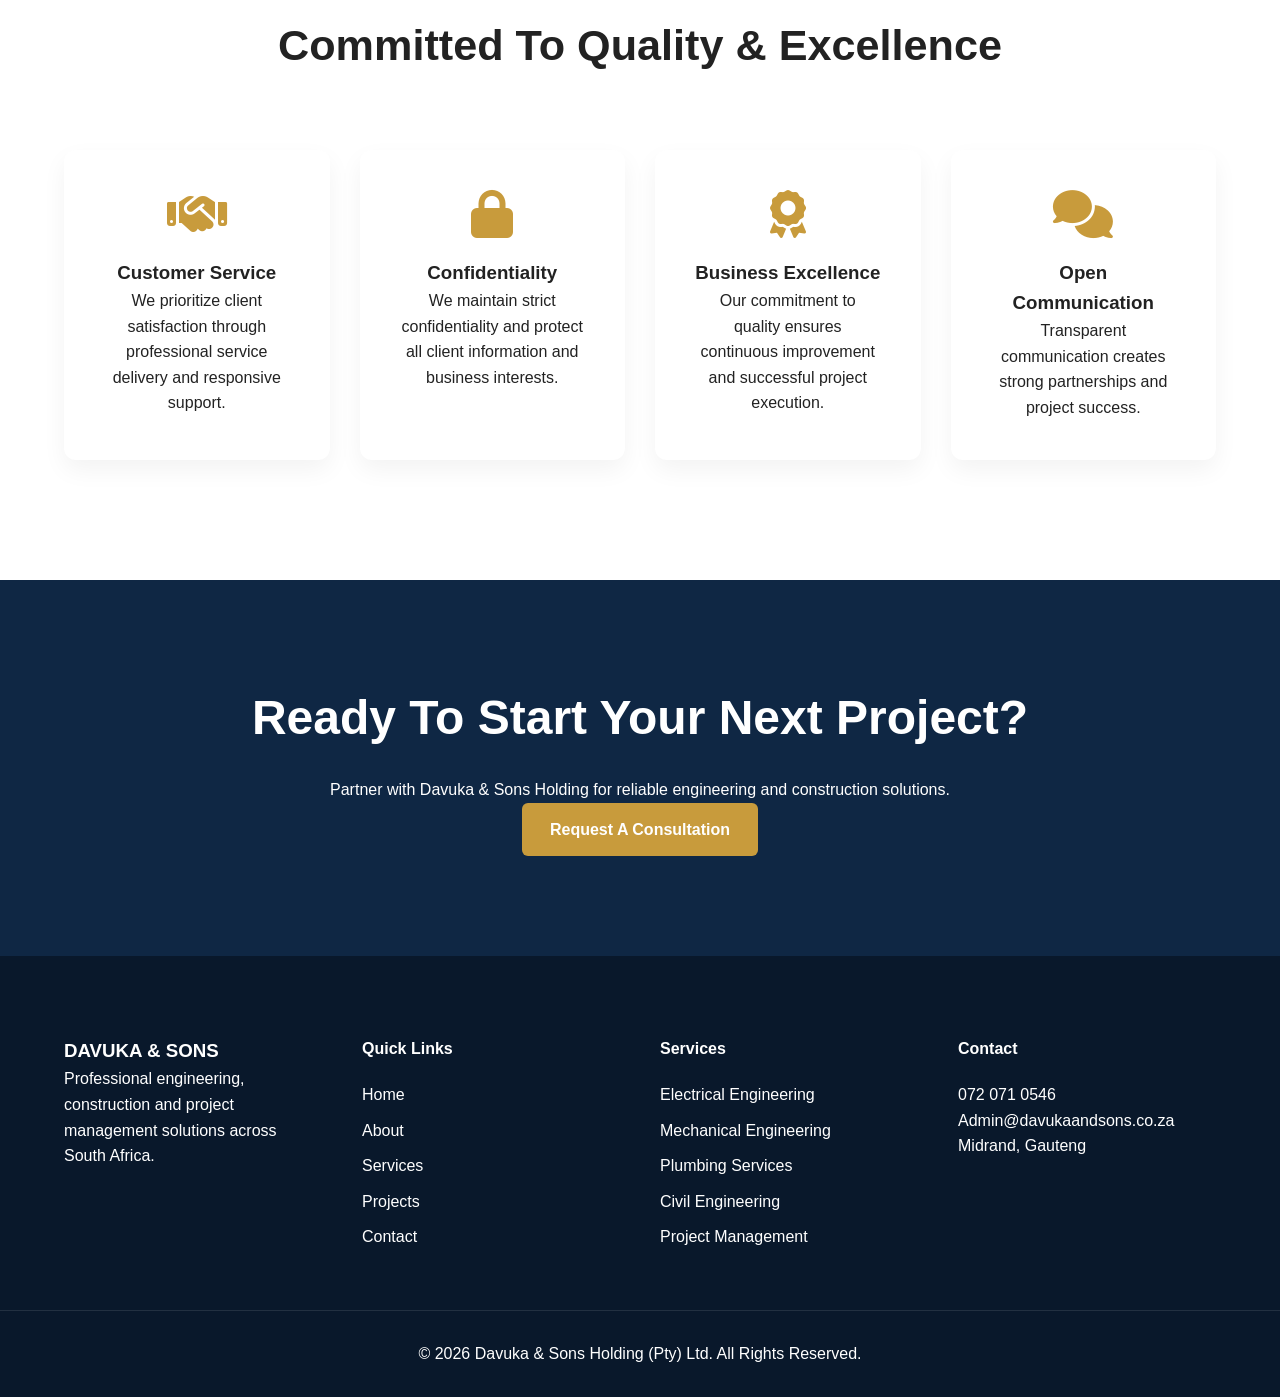
==== commit f96f8063: "Update index.html" ====
--- a/index.html
+++ b/index.html
@@ -156,7 +156,7 @@
 
 <div class="about-image">
 
-<img src="assets/images/about.jpg" alt="Company">
+<img src="EN.webp" alt="Company">
 
 </div>
 
--- a/css/style.css
+++ b/css/style.css
@@ -0,0 +1,477 @@
+:root{
+--primary:#0F2744;
+--secondary:#C89B3C;
+--white:#ffffff;
+--dark:#222;
+--light:#f7f7f7;
+}
+
+*{
+margin:0;
+padding:0;
+box-sizing:border-box;
+font-family:'Montserrat',sans-serif;
+}
+
+html{
+scroll-behavior:smooth;
+}
+
+body{
+background:#fff;
+color:#222;
+line-height:1.6;
+}
+
+.container{
+width:90%;
+max-width:1300px;
+margin:auto;
+}
+
+.header{
+position:fixed;
+top:0;
+left:0;
+width:100%;
+background:#fff;
+z-index:1000;
+box-shadow:0 2px 15px rgba(0,0,0,.08);
+}
+
+.nav-container{
+display:flex;
+justify-content:space-between;
+align-items:center;
+padding:20px 0;
+}
+
+.logo h2{
+color:var(--primary);
+font-weight:800;
+}
+
+.logo span{
+color:var(--secondary);
+}
+
+.navbar ul{
+display:flex;
+list-style:none;
+gap:30px;
+}
+
+.navbar a{
+text-decoration:none;
+color:var(--dark);
+font-weight:600;
+transition:.3s;
+}
+
+.navbar a:hover{
+color:var(--secondary);
+}
+
+.btn-primary{
+background:var(--secondary);
+color:#fff;
+padding:14px 28px;
+text-decoration:none;
+border-radius:6px;
+font-weight:600;
+display:inline-block;
+transition:.3s;
+}
+
+.btn-primary:hover{
+transform:translateY(-3px);
+}
+
+.btn-secondary{
+background:transparent;
+border:2px solid white;
+color:white;
+padding:14px 28px;
+text-decoration:none;
+border-radius:6px;
+}
+
+.hero{
+height:100vh;
+background:url('../assets/images/hero.jpg') center/cover;
+position:relative;
+display:flex;
+align-items:center;
+}
+
+.overlay{
+position:absolute;
+width:100%;
+height:100%;
+background:rgba(0,0,0,.65);
+}
+
+.hero-content{
+position:relative;
+color:white;
+max-width:800px;
+}
+
+.hero h1{
+font-size:4rem;
+line-height:1.2;
+margin-bottom:20px;
+}
+
+.hero p{
+font-size:1.1rem;
+margin-bottom:30px;
+}
+
+.hero-buttons{
+display:flex;
+gap:20px;
+}
+
+.stats{
+padding:100px 0;
+background:var(--light);
+}
+
+.stats-grid{
+display:grid;
+grid-template-columns:repeat(4,1fr);
+gap:25px;
+}
+
+.stat-card{
+background:white;
+padding:40px;
+text-align:center;
+border-radius:12px;
+box-shadow:0 10px 30px rgba(0,0,0,.05);
+}
+
+.stat-card h2{
+font-size:3rem;
+color:var(--secondary);
+}
+
+.about-home{
+padding:120px 0;
+}
+
+.about-grid{
+display:grid;
+grid-template-columns:1fr 1fr;
+gap:60px;
+align-items:center;
+}
+
+.about-image img{
+width:100%;
+border-radius:12px;
+}
+
+.section-tag{
+color:var(--secondary);
+font-weight:700;
+letter-spacing:2px;
+}
+
+.about-content h2{
+font-size:2.8rem;
+margin:20px 0;
+}
+
+.services-preview{
+padding:120px 0;
+background:var(--light);
+}
+
+.section-heading{
+text-align:center;
+margin-bottom:70px;
+}
+
+.section-heading span{
+color:var(--secondary);
+font-weight:700;
+}
+
+.section-heading h2{
+font-size:2.7rem;
+margin-top:15px;
+}
+
+.services-grid{
+display:grid;
+grid-template-columns:repeat(auto-fit,minmax(250px,1fr));
+gap:30px;
+}
+
+.service-card{
+background:white;
+padding:40px;
+border-radius:12px;
+box-shadow:0 10px 25px rgba(0,0,0,.05);
+transition:.4s;
+}
+
+.service-card:hover{
+transform:translateY(-10px);
+}
+
+.service-card i{
+font-size:3rem;
+color:var(--secondary);
+margin-bottom:20px;
+}
+
+.why-us{
+padding:120px 0;
+}
+
+.why-grid{
+display:grid;
+grid-template-columns:repeat(auto-fit,minmax(250px,1fr));
+gap:30px;
+}
+
+.why-card{
+padding:40px;
+background:white;
+border-radius:12px;
+text-align:center;
+box-shadow:0 10px 25px rgba(0,0,0,.05);
+}
+
+.why-card i{
+font-size:3rem;
+color:var(--secondary);
+margin-bottom:20px;
+}
+
+.cta{
+background:var(--primary);
+color:white;
+padding:100px 0;
+text-align:center;
+}
+
+.cta h2{
+font-size:3rem;
+margin-bottom:20px;
+}
+
+.footer{
+background:#09182b;
+color:white;
+padding-top:80px;
+}
+
+.footer-grid{
+display:grid;
+grid-template-columns:repeat(4,1fr);
+gap:40px;
+}
+
+.footer-column h4{
+margin-bottom:20px;
+}
+
+.footer-column ul{
+list-style:none;
+}
+
+.footer-column li{
+margin-bottom:10px;
+}
+
+.footer-column a{
+text-decoration:none;
+color:white;
+}
+
+.footer-bottom{
+text-align:center;
+padding:30px;
+margin-top:50px;
+border-top:1px solid rgba(255,255,255,.1);
+}
+
+.whatsapp-btn{
+position:fixed;
+bottom:25px;
+right:25px;
+width:65px;
+height:65px;
+background:#25D366;
+border-radius:50%;
+display:flex;
+justify-content:center;
+align-items:center;
+color:white;
+font-size:2rem;
+text-decoration:none;
+z-index:999;
+}
+.page-banner{
+padding:180px 0 100px;
+background:#0F2744;
+color:white;
+text-align:center;
+}
+
+.page-banner h1{
+font-size:4rem;
+margin-bottom:20px;
+}
+
+.about-page{
+padding:120px 0;
+}
+
+.vision-mission{
+padding:120px 0;
+background:#f7f7f7;
+}
+
+.vm-grid{
+display:grid;
+grid-template-columns:repeat(2,1fr);
+gap:40px;
+}
+
+.vm-card{
+background:white;
+padding:50px;
+border-radius:12px;
+text-align:center;
+}
+
+.vm-card i{
+font-size:3rem;
+color:#C89B3C;
+margin-bottom:20px;
+}
+
+.objectives{
+padding:120px 0;
+}
+
+.timeline{
+display:grid;
+grid-template-columns:repeat(3,1fr);
+gap:30px;
+}
+
+.timeline-item{
+background:white;
+padding:40px;
+border-radius:12px;
+box-shadow:0 10px 25px rgba(0,0,0,.05);
+}
+
+.service-section{
+padding:120px 0;
+}
+
+.service-detail{
+background:white;
+padding:50px;
+margin-bottom:30px;
+border-radius:12px;
+box-shadow:0 10px 25px rgba(0,0,0,.05);
+}
+
+.service-detail i{
+font-size:3rem;
+color:#C89B3C;
+margin-bottom:20px;
+}
+
+.service-detail ul{
+margin-top:20px;
+padding-left:20px;
+}
+.projects-section,
+.contact-section,
+.quote-section,
+.leadership-section{
+padding:120px 0;
+}
+
+.projects-grid{
+display:grid;
+grid-template-columns:repeat(auto-fit,minmax(350px,1fr));
+gap:30px;
+}
+
+.project-card{
+background:white;
+border-radius:15px;
+overflow:hidden;
+box-shadow:0 10px 25px rgba(0,0,0,.08);
+transition:.4s;
+}
+
+.project-card:hover{
+transform:translateY(-10px);
+}
+
+.project-card img{
+width:100%;
+height:250px;
+object-fit:cover;
+}
+
+.project-content{
+padding:25px;
+}
+
+.project-content span{
+color:#C89B3C;
+font-weight:700;
+}
+
+.leadership-grid{
+display:grid;
+grid-template-columns:1fr 1fr;
+gap:60px;
+align-items:center;
+}
+
+.leadership-grid img{
+width:100%;
+border-radius:15px;
+}
+
+.contact-grid{
+display:grid;
+grid-template-columns:1fr 1fr;
+gap:50px;
+}
+
+.contact-form,
+.quote-form{
+display:flex;
+flex-direction:column;
+gap:20px;
+}
+
+.contact-form input,
+.contact-form textarea,
+.quote-form input,
+.quote-form textarea,
+.quote-form select{
+padding:18px;
+border:1px solid #ddd;
+border-radius:8px;
+font-size:16px;
+}
+
+textarea{
+height:180px;
+resize:none;
+}
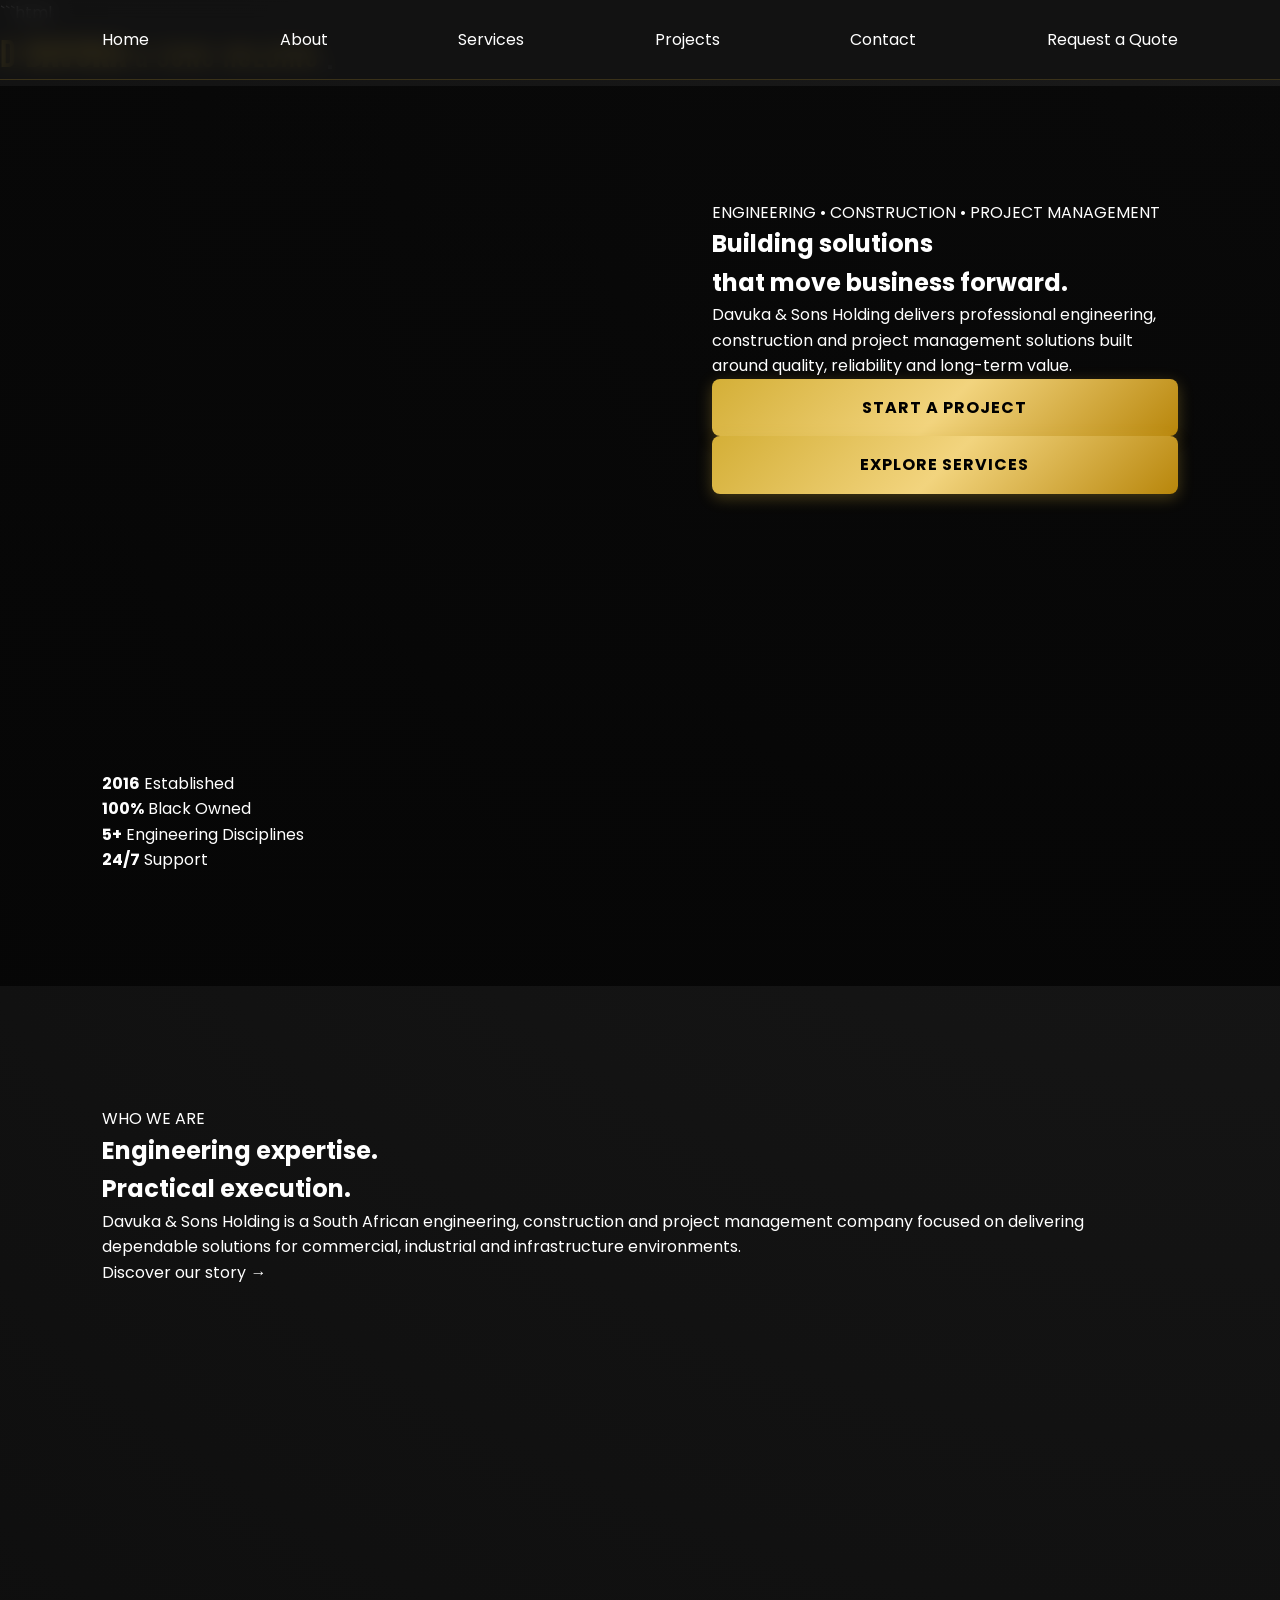
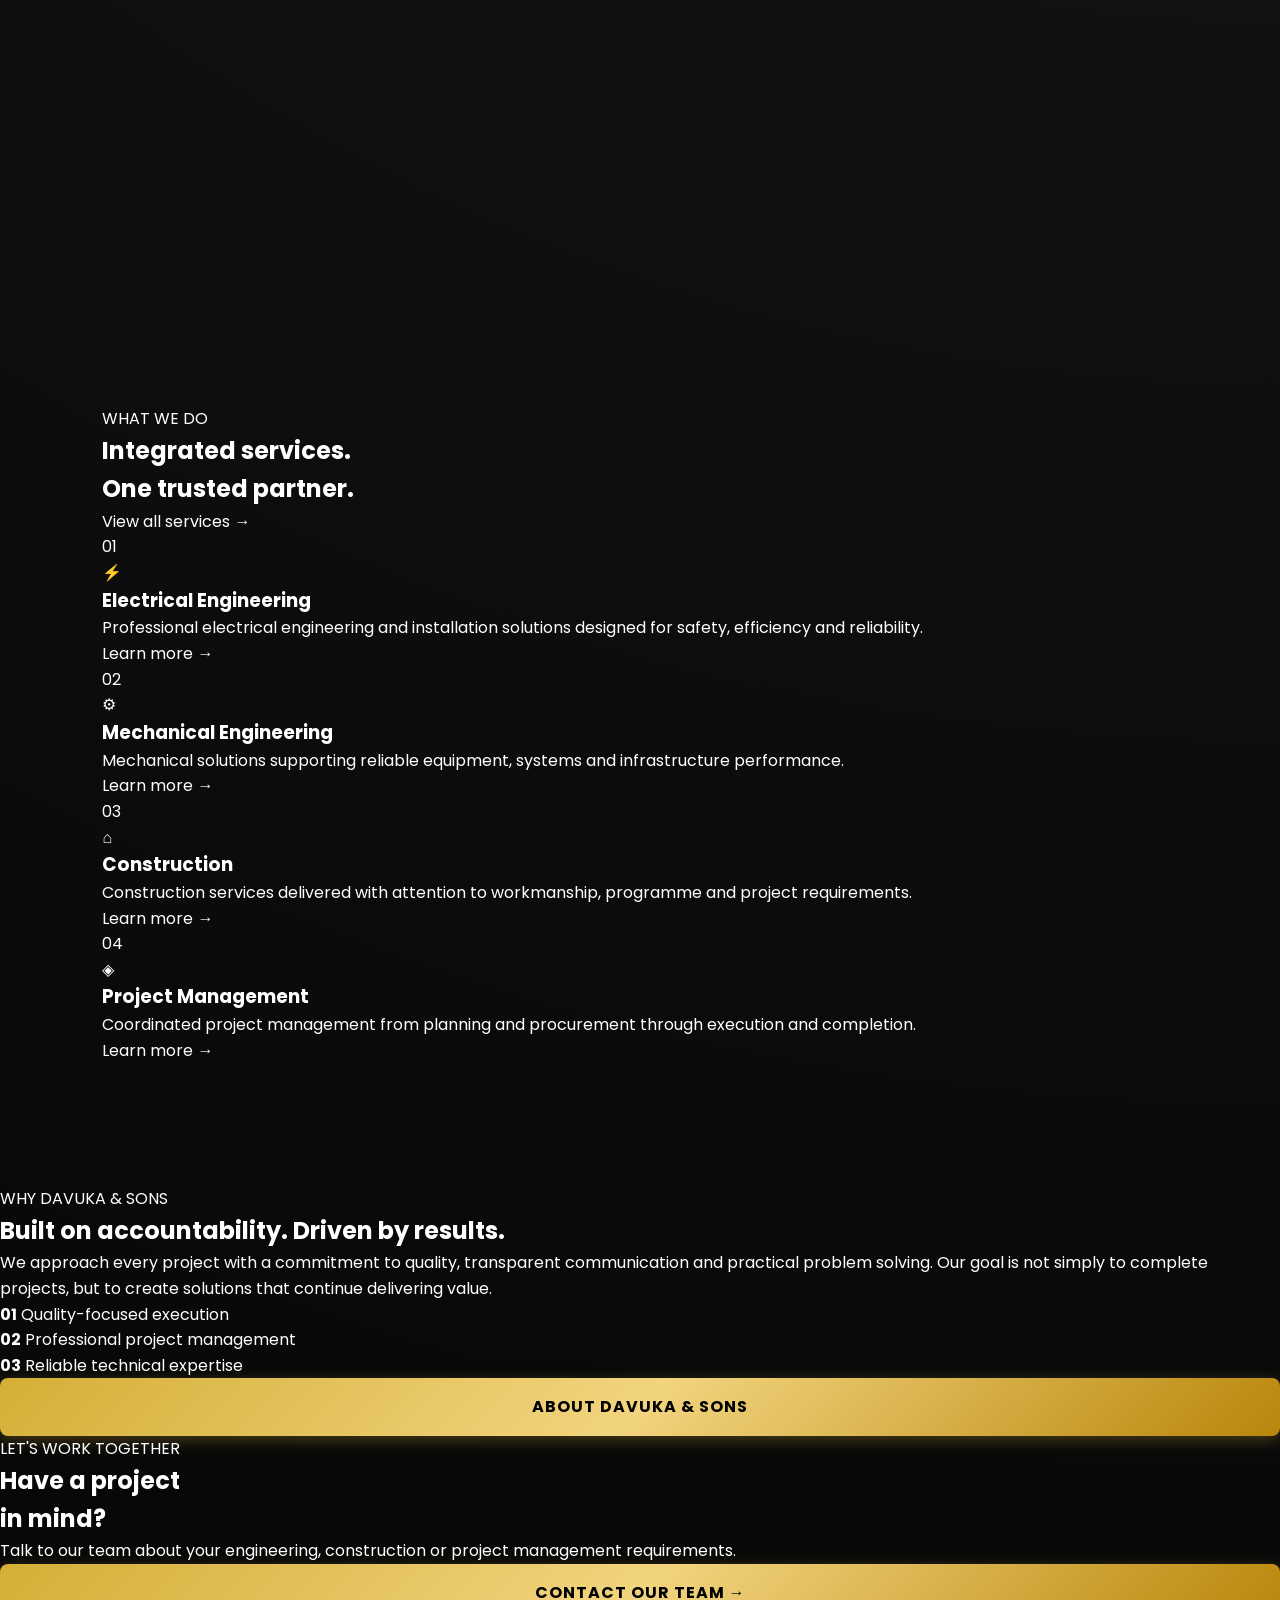
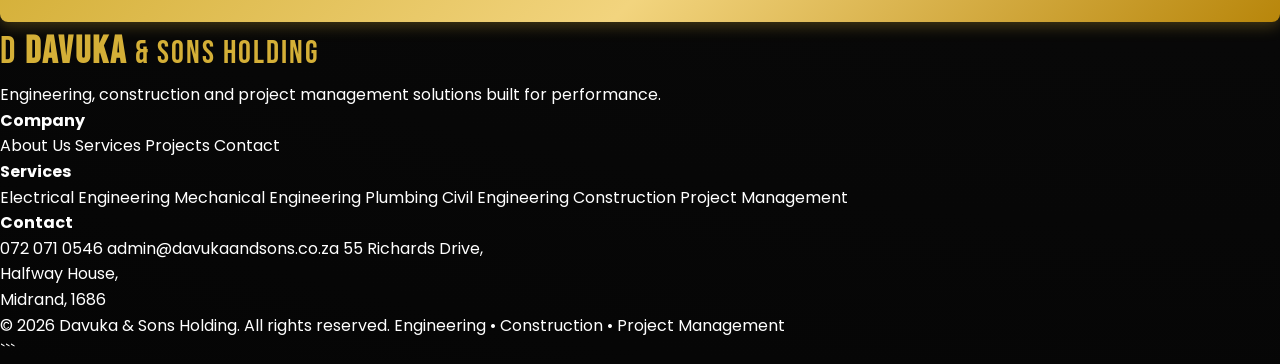
==== commit 94ce0265: "Create index.html" ====
--- a/index.html
+++ b/index.html
@@ -1,479 +1,426 @@
+```html
 <!DOCTYPE html>
 <html lang="en">
 <head>
-<meta charset="UTF-8">
-<meta name="viewport" content="width=device-width, initial-scale=1.0">
-
-<title>Davuka & Sons Holding | Engineering & Construction Solutions</title>
-
-<link rel="preconnect" href="https://fonts.googleapis.com">
-<link rel="preconnect" href="https://fonts.gstatic.com" crossorigin>
-
-<link href="https://fonts.googleapis.com/css2?family=Montserrat:wght@300;400;500;600;700;800&display=swap" rel="stylesheet">
-
-<link rel="stylesheet" href="css/style.css">
-
-<link rel="stylesheet"
-href="https://cdnjs.cloudflare.com/ajax/libs/font-awesome/6.5.2/css/all.min.css">
-
+    <meta charset="UTF-8">
+    <meta name="viewport" content="width=device-width, initial-scale=1.0">
+
+    <meta name="description"
+          content="Davuka & Sons Holding - Engineering, Construction and Project Management">
+
+    <title>Davuka & Sons Holding | Engineering & Construction</title>
+
+    <link rel="preconnect" href="https://fonts.googleapis.com">
+    <link rel="preconnect" href="https://fonts.gstatic.com" crossorigin>
+
+    <link href="https://fonts.googleapis.com/css2?family=DM+Sans:wght@400;500;600;700&family=Manrope:wght@400;500;600;700;800&display=swap"
+          rel="stylesheet">
+
+    <link rel="stylesheet" href="style.css">
 </head>
+
 <body>
 
 <!-- HEADER -->
-
-<header class="header">
-
-<div class="container nav-container">
-
-<div class="logo">
-
-<h2>DAVUKA<span>&SONS</span></h2>
-
-</div>
-
-<nav class="navbar">
-
-<ul>
-
-<li><a href="index.html">Home</a></li>
-
-<li><a href="about.html">About</a></li>
-
-<li><a href="services.html">Services</a></li>
-
-<li><a href="projects.html">Projects</a></li>
-
-<li><a href="leadership.html">Leadership</a></li>
-
-<li><a href="contact.html">Contact</a></li>
-
-</ul>
-
-</nav>
-
-<div class="nav-buttons">
-
-<a href="quote.html" class="btn-primary">
-Request Quote
-</a>
-
-</div>
-
-<div class="menu-btn">
-<i class="fas fa-bars"></i>
-</div>
-
-</div>
-
+<header class="site-header">
+    <div class="container nav-container">
+
+        <a href="index.html" class="logo">
+            <span class="logo-mark">D</span>
+
+            <span class="logo-text">
+                <strong>DAVUKA</strong>
+                <small>& SONS HOLDING</small>
+            </span>
+        </a>
+
+        <button class="menu-toggle"
+                aria-label="Open navigation"
+                aria-expanded="false">
+            <span></span>
+            <span></span>
+            <span></span>
+        </button>
+
+        <nav class="main-nav">
+            <a href="index.html" class="active">Home</a>
+            <a href="about.html">About</a>
+            <a href="services.html">Services</a>
+            <a href="projects.html">Projects</a>
+            <a href="contact.html">Contact</a>
+
+            <a href="contact.html" class="nav-cta">
+                Request a Quote
+            </a>
+        </nav>
+
+    </div>
 </header>
 
+
 <!-- HERO -->
+<main>
 
 <section class="hero">
 
-<div class="overlay"></div>
-
-<div class="container hero-content">
-
-<h1>
-Building South Africa's Future Through
-Engineering Excellence
-</h1>
-
-<p>
-
-Davuka & Sons Holding (Pty) Ltd delivers
-Electrical, Mechanical, Plumbing,
-Civil Engineering, Construction and
-Project Management solutions with
-professionalism, innovation and quality.
-
-</p>
-
-<div class="hero-buttons">
-
-<a href="quote.html" class="btn-primary">
-Get A Quote
-</a>
-
-<a href="services.html" class="btn-secondary">
-Explore Services
-</a>
-
-</div>
-
-</div>
+    <div class="hero-image"></div>
+
+    <div class="container hero-content">
+
+        <div class="hero-label">
+            ENGINEERING • CONSTRUCTION • PROJECT MANAGEMENT
+        </div>
+
+        <h1>
+            Building solutions<br>
+            <span>that move business forward.</span>
+        </h1>
+
+        <p>
+            Davuka & Sons Holding delivers professional engineering,
+            construction and project management solutions built around
+            quality, reliability and long-term value.
+        </p>
+
+        <div class="hero-buttons">
+            <a href="contact.html" class="btn btn-primary">
+                Start a Project
+            </a>
+
+            <a href="services.html" class="btn btn-outline">
+                Explore Services
+            </a>
+        </div>
+
+    </div>
+
+    <div class="hero-bottom">
+        <div class="container hero-stats">
+
+            <div>
+                <strong>2016</strong>
+                <span>Established</span>
+            </div>
+
+            <div>
+                <strong>100%</strong>
+                <span>Black Owned</span>
+            </div>
+
+            <div>
+                <strong>5+</strong>
+                <span>Engineering Disciplines</span>
+            </div>
+
+            <div>
+                <strong>24/7</strong>
+                <span>Support</span>
+            </div>
+
+        </div>
+    </div>
 
 </section>
 
-<!-- STATS -->
-
-<section class="stats">
-
-<div class="container stats-grid">
-
-<div class="stat-card">
-
-<h2>2016</h2>
-
-<p>Founded</p>
-
-</div>
-
-<div class="stat-card">
-
-<h2>100%</h2>
-
-<p>Black Owned</p>
-
-</div>
-
-<div class="stat-card">
-
-<h2>5+</h2>
-
-<p>Engineering Disciplines</p>
-
-</div>
-
-<div class="stat-card">
-
-<h2>24/7</h2>
-
-<p>Support Services</p>
-
-</div>
-
-</div>
+
+<!-- INTRO -->
+<section class="section intro-section">
+
+    <div class="container intro-grid">
+
+        <div>
+            <span class="eyebrow">WHO WE ARE</span>
+
+            <h2>
+                Engineering expertise.
+                <br>
+                Practical execution.
+            </h2>
+        </div>
+
+        <div>
+            <p class="large-text">
+                Davuka & Sons Holding is a South African engineering,
+                construction and project management company focused on
+                delivering dependable solutions for commercial,
+                industrial and infrastructure environments.
+            </p>
+
+            <a href="about.html" class="text-link">
+                Discover our story →
+            </a>
+        </div>
+
+    </div>
 
 </section>
 
-<!-- ABOUT -->
-
-<section class="about-home">
-
-<div class="container about-grid">
-
-<div class="about-image">
-
-<img src="EN.webp" alt="Company">
-
-</div>
-
-<div class="about-content">
-
-<span class="section-tag">
-ABOUT OUR COMPANY
-</span>
-
-<h2>
-Engineering Solutions Built On Trust
-And Professional Excellence
-</h2>
-
-<p>
-
-Davuka & Sons Holding (Pty) Ltd is a
-professional engineering consulting and
-construction company founded in 2016.
-The company specializes in Electrical,
-Mechanical, Plumbing, Civil Engineering,
-Project Management and Construction
-services across South Africa.
-
-</p>
-
-<p>
-
-Our commitment to quality, innovation,
-customer service and sustainable growth
-continues to position us as a trusted
-business partner.
-
-</p>
-
-<a href="about.html" class="btn-primary">
-Read More
-</a>
-
-</div>
-
-</div>
+
+<!-- SERVICES -->
+<section class="section services-preview">
+
+    <div class="container">
+
+        <div class="section-heading">
+
+            <div>
+                <span class="eyebrow">WHAT WE DO</span>
+
+                <h2>
+                    Integrated services.<br>
+                    One trusted partner.
+                </h2>
+            </div>
+
+            <a href="services.html" class="text-link">
+                View all services →
+            </a>
+
+        </div>
+
+
+        <div class="service-grid">
+
+            <article class="service-card">
+                <span class="service-number">01</span>
+
+                <div class="service-icon">⚡</div>
+
+                <h3>Electrical Engineering</h3>
+
+                <p>
+                    Professional electrical engineering and installation
+                    solutions designed for safety, efficiency and
+                    reliability.
+                </p>
+
+                <a href="services.html">Learn more →</a>
+            </article>
+
+
+            <article class="service-card">
+                <span class="service-number">02</span>
+
+                <div class="service-icon">⚙</div>
+
+                <h3>Mechanical Engineering</h3>
+
+                <p>
+                    Mechanical solutions supporting reliable equipment,
+                    systems and infrastructure performance.
+                </p>
+
+                <a href="services.html">Learn more →</a>
+            </article>
+
+
+            <article class="service-card">
+                <span class="service-number">03</span>
+
+                <div class="service-icon">⌂</div>
+
+                <h3>Construction</h3>
+
+                <p>
+                    Construction services delivered with attention to
+                    workmanship, programme and project requirements.
+                </p>
+
+                <a href="services.html">Learn more →</a>
+            </article>
+
+
+            <article class="service-card">
+                <span class="service-number">04</span>
+
+                <div class="service-icon">◈</div>
+
+                <h3>Project Management</h3>
+
+                <p>
+                    Coordinated project management from planning and
+                    procurement through execution and completion.
+                </p>
+
+                <a href="services.html">Learn more →</a>
+            </article>
+
+        </div>
+
+    </div>
 
 </section>
 
-<!-- SERVICES -->
-
-<section class="services-preview">
-
-<div class="container">
-
-<div class="section-heading">
-
-<span>OUR SERVICES</span>
-
-<h2>
-Comprehensive Engineering Solutions
-</h2>
-
-</div>
-
-<div class="services-grid">
-
-<div class="service-card">
-
-<i class="fas fa-bolt"></i>
-
-<h3>Electrical Engineering</h3>
-
-<p>
-Power systems, substations,
-solar installations, CCTV,
-security systems and maintenance.
-</p>
-
-</div>
-
-<div class="service-card">
-
-<i class="fas fa-faucet"></i>
-
-<h3>Plumbing Services</h3>
-
-<p>
-Drainage systems, leak detection,
-geysers, irrigation and water supply.
-</p>
-
-</div>
-
-<div class="service-card">
-
-<i class="fas fa-road"></i>
-
-<h3>Civil Engineering</h3>
-
-<p>
-Road construction, pipelines,
-earthworks and infrastructure projects.
-</p>
-
-</div>
-
-<div class="service-card">
-
-<i class="fas fa-fan"></i>
-
-<h3>Mechanical Engineering</h3>
-
-<p>
-HVAC, refrigeration,
-boilers and industrial cooling systems.
-</p>
-
-</div>
-
-<div class="service-card">
-
-<i class="fas fa-chart-line"></i>
-
-<h3>Project Management</h3>
-
-<p>
-Cost control, planning,
-resource scheduling and bids.
-</p>
-
-</div>
-
-</div>
-
-</div>
+
+<!-- FEATURE -->
+<section class="feature-section">
+
+    <div class="feature-image"></div>
+
+    <div class="feature-content">
+
+        <span class="eyebrow">WHY DAVUKA & SONS</span>
+
+        <h2>
+            Built on accountability.
+            Driven by results.
+        </h2>
+
+        <p>
+            We approach every project with a commitment to quality,
+            transparent communication and practical problem solving.
+            Our goal is not simply to complete projects, but to create
+            solutions that continue delivering value.
+        </p>
+
+        <div class="feature-list">
+
+            <div>
+                <strong>01</strong>
+                <span>Quality-focused execution</span>
+            </div>
+
+            <div>
+                <strong>02</strong>
+                <span>Professional project management</span>
+            </div>
+
+            <div>
+                <strong>03</strong>
+                <span>Reliable technical expertise</span>
+            </div>
+
+        </div>
+
+        <a href="about.html" class="btn btn-primary">
+            About Davuka & Sons
+        </a>
+
+    </div>
 
 </section>
-<!-- WHY CHOOSE US -->
-
-<section class="why-us">
-
-<div class="container">
-
-<div class="section-heading">
-
-<span>WHY CHOOSE US</span>
-
-<h2>Committed To Quality & Excellence</h2>
-
-</div>
-
-<div class="why-grid">
-
-<div class="why-card">
-
-<i class="fas fa-handshake"></i>
-
-<h3>Customer Service</h3>
-
-<p>
-We prioritize client satisfaction through
-professional service delivery and
-responsive support.
-</p>
-
-</div>
-
-<div class="why-card">
-
-<i class="fas fa-lock"></i>
-
-<h3>Confidentiality</h3>
-
-<p>
-We maintain strict confidentiality and
-protect all client information and
-business interests.
-</p>
-
-</div>
-
-<div class="why-card">
-
-<i class="fas fa-award"></i>
-
-<h3>Business Excellence</h3>
-
-<p>
-Our commitment to quality ensures
-continuous improvement and
-successful project execution.
-</p>
-
-</div>
-
-<div class="why-card">
-
-<i class="fas fa-comments"></i>
-
-<h3>Open Communication</h3>
-
-<p>
-Transparent communication creates
-strong partnerships and project success.
-</p>
-
-</div>
-
-</div>
-
-</div>
+
+
+<!-- CTA -->
+<section class="cta-section">
+
+    <div class="container cta-inner">
+
+        <div>
+            <span class="eyebrow">LET'S WORK TOGETHER</span>
+
+            <h2>
+                Have a project<br>
+                in mind?
+            </h2>
+        </div>
+
+        <div>
+            <p>
+                Talk to our team about your engineering, construction
+                or project management requirements.
+            </p>
+
+            <a href="contact.html" class="btn btn-light">
+                Contact Our Team →
+            </a>
+        </div>
+
+    </div>
 
 </section>
 
-<!-- CTA -->
-
-<section class="cta">
-
-<div class="container">
-
-<h2>
-Ready To Start Your Next Project?
-</h2>
-
-<p>
-Partner with Davuka & Sons Holding for
-reliable engineering and construction
-solutions.
-</p>
-
-<a href="quote.html" class="btn-primary">
-Request A Consultation
-</a>
-
-</div>
-
-</section>
+</main>
+
 
 <!-- FOOTER -->
-
-<footer class="footer">
-
-<div class="container footer-grid">
-
-<div class="footer-column">
-
-<h3>DAVUKA & SONS</h3>
-
-<p>
-Professional engineering,
-construction and project management
-solutions across South Africa.
-</p>
-
-</div>
-
-<div class="footer-column">
-
-<h4>Quick Links</h4>
-
-<ul>
-
-<li><a href="index.html">Home</a></li>
-<li><a href="about.html">About</a></li>
-<li><a href="services.html">Services</a></li>
-<li><a href="projects.html">Projects</a></li>
-<li><a href="contact.html">Contact</a></li>
-
-</ul>
-
-</div>
-
-<div class="footer-column">
-
-<h4>Services</h4>
-
-<ul>
-
-<li>Electrical Engineering</li>
-<li>Mechanical Engineering</li>
-<li>Plumbing Services</li>
-<li>Civil Engineering</li>
-<li>Project Management</li>
-
-</ul>
-
-</div>
-
-<div class="footer-column">
-
-<h4>Contact</h4>
-
-<p>072 071 0546</p>
-<p>Admin@davukaandsons.co.za</p>
-<p>Midrand, Gauteng</p>
-
-</div>
-
-</div>
-
-<div class="footer-bottom">
-
-<p>
-© 2026 Davuka & Sons Holding (Pty) Ltd.
-All Rights Reserved.
-</p>
-
-</div>
+<footer class="site-footer">
+
+    <div class="container footer-grid">
+
+        <div class="footer-brand">
+
+            <a href="index.html" class="logo footer-logo">
+                <span class="logo-mark">D</span>
+
+                <span class="logo-text">
+                    <strong>DAVUKA</strong>
+                    <small>& SONS HOLDING</small>
+                </span>
+            </a>
+
+            <p>
+                Engineering, construction and project management
+                solutions built for performance.
+            </p>
+
+        </div>
+
+
+        <div class="footer-column">
+
+            <h4>Company</h4>
+
+            <a href="about.html">About Us</a>
+            <a href="services.html">Services</a>
+            <a href="projects.html">Projects</a>
+            <a href="contact.html">Contact</a>
+
+        </div>
+
+
+        <div class="footer-column">
+
+            <h4>Services</h4>
+
+            <span>Electrical Engineering</span>
+            <span>Mechanical Engineering</span>
+            <span>Plumbing</span>
+            <span>Civil Engineering</span>
+            <span>Construction</span>
+            <span>Project Management</span>
+
+        </div>
+
+
+        <div class="footer-column">
+
+            <h4>Contact</h4>
+
+            <a href="tel:0720710546">072 071 0546</a>
+
+            <a href="mailto:admin@davukaandsons.co.za">
+                admin@davukaandsons.co.za
+            </a>
+
+            <span>
+                55 Richards Drive,<br>
+                Halfway House,<br>
+                Midrand, 1686
+            </span>
+
+        </div>
+
+    </div>
+
+
+    <div class="container footer-bottom">
+
+        <span>
+            © 2026 Davuka & Sons Holding. All rights reserved.
+        </span>
+
+        <span>
+            Engineering • Construction • Project Management
+        </span>
+
+    </div>
 
 </footer>
 
-<!-- WHATSAPP -->
-
-<a href="#" class="whatsapp-btn">
-
-<i class="fab fa-whatsapp"></i>
-
-</a>
-
-<script src="js/main.js"></script>
+
+<script src="script.js"></script>
 
 </body>
 </html>
+```
--- a/style.css
+++ b/style.css
@@ -0,0 +1,156 @@
+@import url('https://fonts.googleapis.com/css2?family=Bebas+Neue&family=Poppins:wght@300;400;500;600;700&display=swap');
+
+/* ================= VARIABLES ================= */
+:root {
+  --gold: #d4af37;
+  --gold-gradient: linear-gradient(135deg, #d4af37 0%, #f2d47e 50%, #b8860b 100%);
+  --black: #050505;
+  --dark-grey: #121212;
+  --glass: rgba(18, 18, 18, 0.85);
+  --glass-border: rgba(212, 175, 55, 0.2);
+}
+
+/* ================= RESET ================= */
+* { margin: 0; padding: 0; box-sizing: border-box; -webkit-tap-highlight-color: transparent; }
+html { scroll-behavior: smooth; }
+body {
+  font-family: 'Poppins', sans-serif;
+  background-color: var(--black);
+  background-image: radial-gradient(circle at top right, #1a1a1a, #050505);
+  color: white;
+  line-height: 1.6;
+  overflow-x: hidden;
+}
+a { color: inherit; text-decoration: none; }
+img { max-width: 100%; height: auto; display: block; border-radius: 8px; }
+
+/* ================= NAV ================= */
+nav {
+  position: fixed; top: 0; left: 0; right: 0; height: 80px; padding: 0 8%;
+  background: var(--glass); backdrop-filter: blur(10px);
+  display: flex; justify-content: space-between; align-items: center;
+  z-index: 1000; border-bottom: 1px solid var(--glass-border);
+}
+.logo { font-family: 'Bebas Neue'; font-size: 38px; letter-spacing: 2px; }
+.logo span { color: var(--gold); }
+.hamburger { width: 36px; cursor: pointer; background: none; border: none; display: flex; flex-direction: column; }
+.hamburger div { height: 3px; background: var(--gold); margin: 6px 0; transition: .4s; }
+
+.menu-panel {
+  position: fixed; right: -100%; top: 0; width: 280px; height: 100%;
+  background: var(--dark-grey); padding: 120px 30px; transition: .4s ease;
+  z-index: 999; border-left: 1px solid var(--glass-border); box-shadow: -10px 0 30px rgba(0,0,0,0.8);
+}
+.menu-panel a { display: block; font-size: 18px; margin-bottom: 25px; font-weight: 600; color: #ccc; transition: .3s;}
+.menu-panel a:hover, .menu-panel a.active { color: var(--gold); transform: translateX(5px); }
+.menu-panel.active { right: 0; }
+
+/* ================= SECTIONS & UTILS ================= */
+.section { padding: 120px 8% 60px; min-height: 100vh; }
+.title { font-family: 'Bebas Neue'; font-size: 50px; margin-bottom: 30px; }
+.title span { color: var(--gold); }
+
+.glass-panel {
+  background: var(--glass); backdrop-filter: blur(10px);
+  border: 1px solid var(--glass-border); border-radius: 12px; padding: 30px;
+}
+
+/* ================= HERO ================= */
+.hero {
+  min-height: 100vh; display: grid; grid-template-columns: 1.2fr 1fr; align-items: center; gap: 50px;
+  background: linear-gradient(rgba(5,5,5,0.8), rgba(5,5,5,0.9)), url('images/hero.jpg') center/cover no-repeat;
+  padding: 0 8%;
+}
+.hero-title { font-family: 'Bebas Neue'; font-size: clamp(60px, 8vw, 100px); line-height: 1; animation: fadeInUp 1s ease forwards;}
+.hero-title span { background: var(--gold-gradient); -webkit-background-clip: text; -webkit-text-fill-color: transparent; }
+.hero-sub { margin-top: 20px; font-size: 18px; color: #ccc; }
+.hero-actions { margin-top: 30px; }
+.jump { font-family: 'Bebas Neue'; font-size: 58px; text-align: center; animation: jump 2s infinite ease-in-out; }
+.jump span { color: var(--gold); }
+@keyframes jump { 50% { transform: translateY(-15px); } }
+@keyframes fadeInUp { from { opacity:0; transform:translateY(30px);} to{opacity:1; transform:translateY(0);} }
+
+/* ================= MENU CARDS ================= */
+.menu-layout { display: grid; grid-template-columns: 2fr 1fr; gap: 40px; }
+.category { margin-bottom: 50px; }
+.category h3 {
+  font-family: 'Bebas Neue'; font-size: 34px; color: var(--gold);
+  border-bottom: 1px solid var(--glass-border); margin-bottom: 20px; padding-bottom: 5px; position: sticky; top: 80px; background: var(--black); z-index: 10;
+}
+.item {
+  background: var(--dark-grey); border: 1px solid var(--glass-border); border-radius: 12px;
+  padding: 20px; margin-bottom: 15px; display: flex; justify-content: space-between; align-items: center;
+  transition: all 0.3s cubic-bezier(0.4, 0, 0.2, 1);
+}
+.item:hover { border-color: var(--gold); transform: translateY(-3px); box-shadow: 0 10px 20px rgba(212, 175, 55, 0.1); }
+.item-info h4 { font-family: 'Bebas Neue'; font-size: 24px; letter-spacing: 1px; }
+.item-info p { font-size: 13px; color: #aaa; margin-top: 4px; }
+.add-btn { background: var(--gold-gradient); border: none; padding: 10px 18px; border-radius: 8px; font-weight: 700; color: #000; cursor: pointer; transition: .2s; }
+.add-btn:active { transform: scale(0.9); }
+.ad-img { border: 1px solid var(--glass-border); margin-bottom: 20px; box-shadow: 0 5px 15px rgba(0,0,0,0.5); }
+
+/* ================= SIDE DRAWER CART ================= */
+.cart-drawer {
+  position: fixed; top: 0; right: -400px; width: 100%; max-width: 400px; height: 100vh;
+  background: var(--dark-grey); z-index: 2000; box-shadow: -10px 0 30px rgba(0,0,0,0.9);
+  display: flex; flex-direction: column; transition: 0.4s ease-in-out; border-left: 1px solid var(--gold);
+}
+.cart-drawer.open { right: 0; }
+.cart-overlay {
+  position: fixed; top: 0; left: 0; width: 100%; height: 100%; background: rgba(0,0,0,0.7);
+  z-index: 1999; display: none; backdrop-filter: blur(3px);
+}
+.cart-overlay.show { display: block; }
+.cart-header { padding: 25px; border-bottom: 1px solid var(--glass-border); display: flex; justify-content: space-between; align-items: center; }
+.cart-header h3 { font-family: 'Bebas Neue'; font-size: 28px; color: var(--gold); }
+.close-cart { background: none; border: none; color: white; font-size: 24px; cursor: pointer; }
+.cart-list { flex-grow: 1; overflow-y: auto; padding: 25px; list-style: none; }
+.cart-list li { display: flex; justify-content: space-between; align-items: center; margin-bottom: 15px; background: #1a1a1a; padding: 15px; border-radius: 8px; }
+.cart-list .remove-btn { color: #ff4d4d; background: none; border: none; cursor: pointer; font-size: 18px; }
+.cart-footer { padding: 25px; border-top: 1px solid var(--glass-border); background: #0a0a0a; }
+.cart-total { font-size: 20px; font-weight: 700; margin-bottom: 15px; display: flex; justify-content: space-between; }
+.cart-total span { color: var(--gold); }
+
+/* ================= ORDER & FORMS ================= */
+.order-box input, .order-box select {
+  width: 100%; padding: 16px; margin-bottom: 16px; background: rgba(255,255,255,0.05);
+  border: 1px solid var(--glass-border); color: white; border-radius: 8px; font-family: inherit; font-size: 16px; outline: none; transition: .3s;
+}
+.order-box input:focus, .order-box select:focus { border-color: var(--gold); background: rgba(255,255,255,0.1); }
+.totals-row { display: flex; justify-content: space-between; margin-bottom: 8px; color: #ccc; }
+.totals-row.grand { font-size: 22px; font-weight: 700; color: var(--gold); margin-top: 10px; }
+
+/* ================= BUTTONS ================= */
+.btn {
+  display: block; width: 100%; background: var(--gold-gradient); color: #000; text-align: center;
+  padding: 16px; border: none; font-weight: 700; font-size: 16px; cursor: pointer; border-radius: 8px;
+  box-shadow: 0 4px 15px rgba(212,175,55,0.3); transition: .3s; text-transform: uppercase; letter-spacing: 1px;
+}
+.btn:hover { transform: translateY(-2px); box-shadow: 0 6px 20px rgba(212,175,55,0.5); }
+
+/* ================= MOBILE BOTTOM NAV ================= */
+.mobile-nav {
+  position: fixed; bottom: 0; left: 0; width: 100%; background: var(--glass); backdrop-filter: blur(15px);
+  border-top: 1px solid var(--glass-border); display: none; justify-content: space-around; padding: 12px 0 15px; z-index: 1500; box-shadow: 0 -5px 20px rgba(0,0,0,0.5);
+}
+.nav-item { display: flex; flex-direction: column; align-items: center; color: #888; font-size: 12px; gap: 4px; transition: .3s; }
+.nav-item i { font-size: 20px; }
+.nav-item.active, .nav-item:hover { color: var(--gold); }
+.cart-trigger { position: relative; }
+.cart-badge {
+  position: absolute; top: -5px; right: -10px; background: #ff4d4d; color: white;
+  font-size: 10px; font-weight: bold; width: 18px; height: 18px; border-radius: 50%;
+  display: flex; justify-content: center; align-items: center; border: 2px solid #000;
+  transition: transform 0.3s;
+}
+.cart-badge.pulse { transform: scale(1.4); }
+
+/* ================= RESPONSIVE ================= */
+@media(max-width: 768px) {
+  .hero { grid-template-columns: 1fr; text-align: center; gap: 20px; margin-top: 80px; padding-bottom: 60px;}
+  .menu-layout { grid-template-columns: 1fr; }
+  .mobile-nav { display: flex; }
+  .hamburger { display: none; } /* Use bottom nav on mobile */
+  .about-grid { grid-template-columns: 1fr; gap: 30px; }
+  nav { justify-content: center; } /* Center logo on mobile */
+}
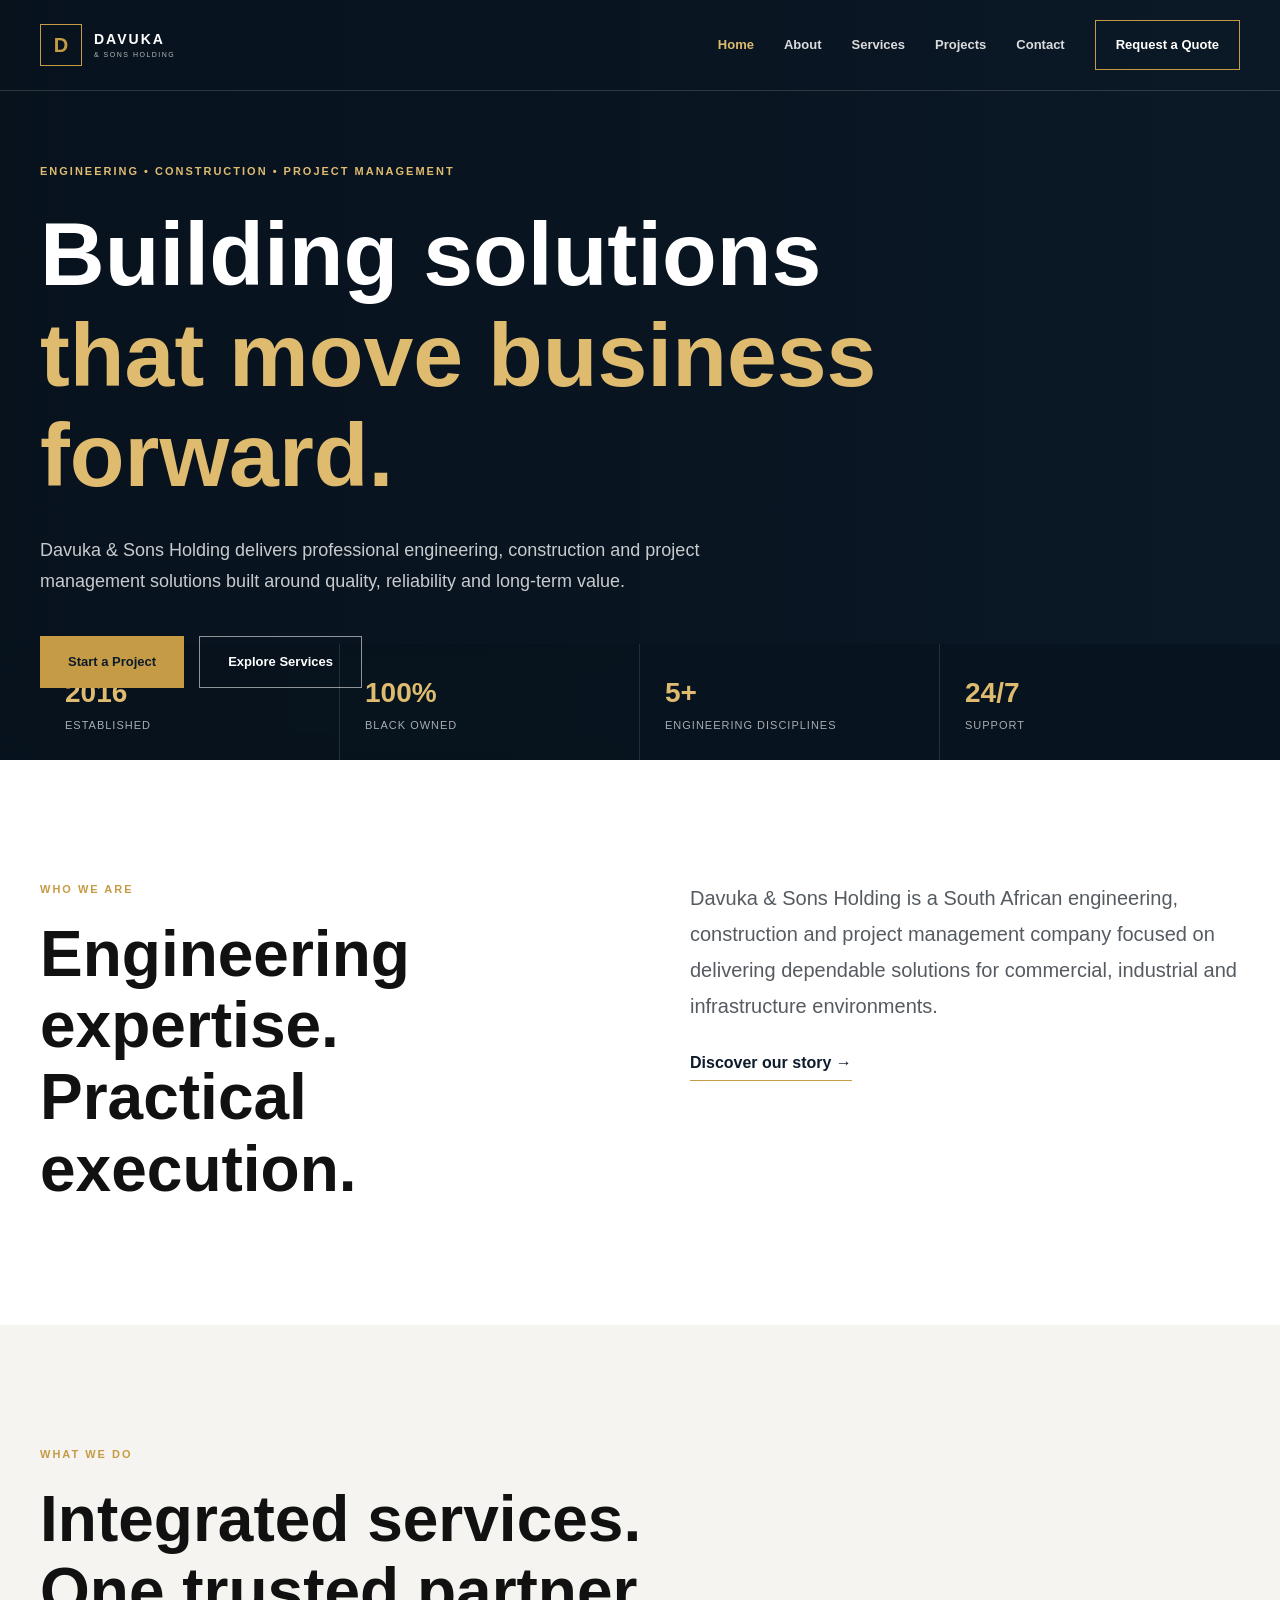
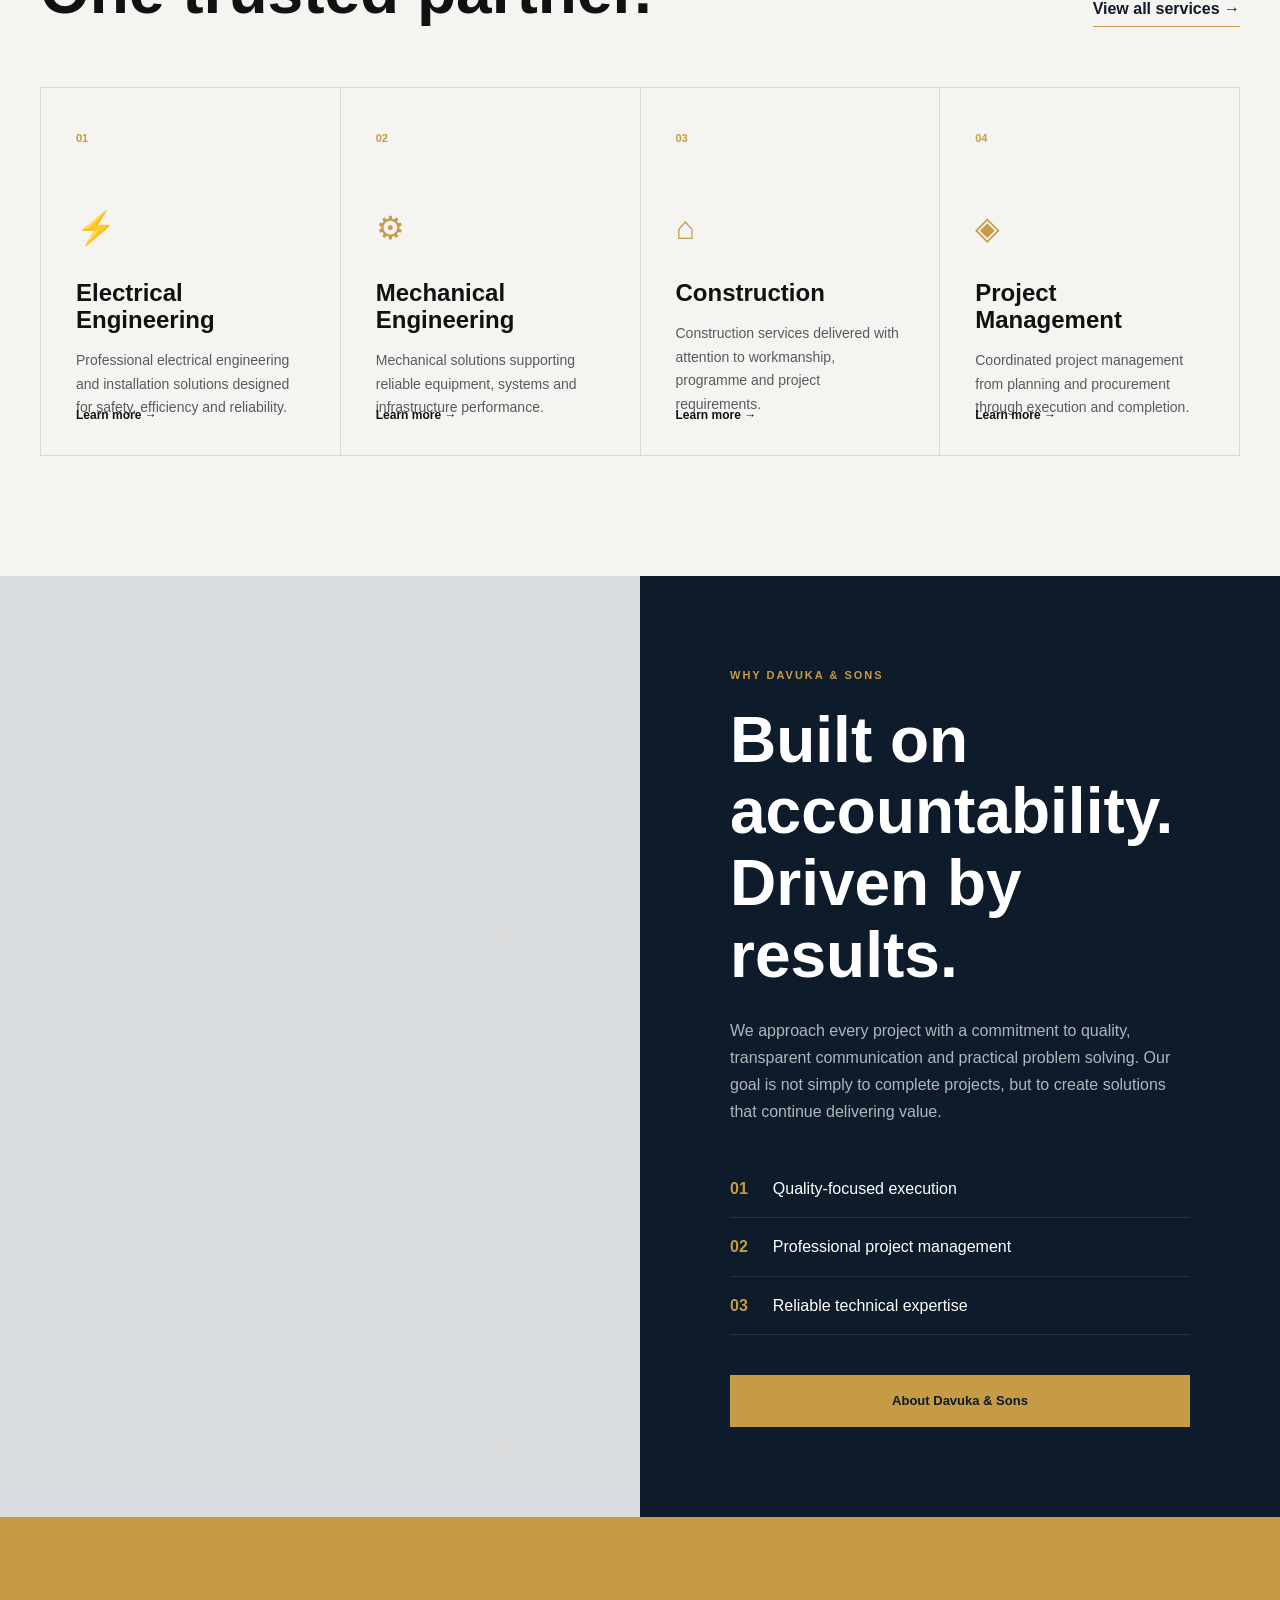
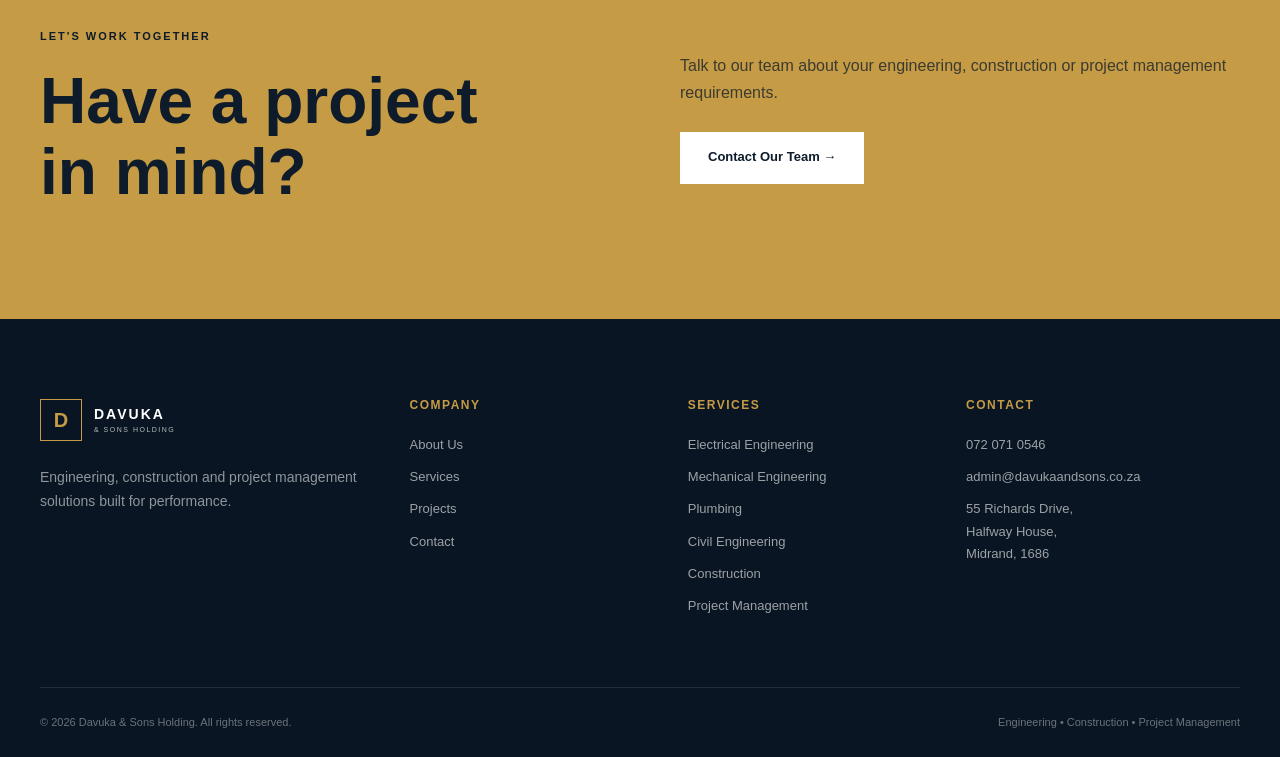
==== commit 12a7c532: "Update index.html" ====
--- a/index.html
+++ b/index.html
@@ -1,4 +1,3 @@
-```html
 <!DOCTYPE html>
 <html lang="en">
 <head>
@@ -423,4 +422,4 @@
 
 </body>
 </html>
-```
+
--- a/style.css
+++ b/style.css
@@ -1,156 +1,2607 @@
-@import url('https://fonts.googleapis.com/css2?family=Bebas+Neue&family=Poppins:wght@300;400;500;600;700&display=swap');
-
-/* ================= VARIABLES ================= */
-:root {
-  --gold: #d4af37;
-  --gold-gradient: linear-gradient(135deg, #d4af37 0%, #f2d47e 50%, #b8860b 100%);
-  --black: #050505;
-  --dark-grey: #121212;
-  --glass: rgba(18, 18, 18, 0.85);
-  --glass-border: rgba(212, 175, 55, 0.2);
-}
-
-/* ================= RESET ================= */
-* { margin: 0; padding: 0; box-sizing: border-box; -webkit-tap-highlight-color: transparent; }
-html { scroll-behavior: smooth; }
-body {
-  font-family: 'Poppins', sans-serif;
-  background-color: var(--black);
-  background-image: radial-gradient(circle at top right, #1a1a1a, #050505);
-  color: white;
-  line-height: 1.6;
-  overflow-x: hidden;
-}
-a { color: inherit; text-decoration: none; }
-img { max-width: 100%; height: auto; display: block; border-radius: 8px; }
-
-/* ================= NAV ================= */
-nav {
-  position: fixed; top: 0; left: 0; right: 0; height: 80px; padding: 0 8%;
-  background: var(--glass); backdrop-filter: blur(10px);
-  display: flex; justify-content: space-between; align-items: center;
-  z-index: 1000; border-bottom: 1px solid var(--glass-border);
-}
-.logo { font-family: 'Bebas Neue'; font-size: 38px; letter-spacing: 2px; }
-.logo span { color: var(--gold); }
-.hamburger { width: 36px; cursor: pointer; background: none; border: none; display: flex; flex-direction: column; }
-.hamburger div { height: 3px; background: var(--gold); margin: 6px 0; transition: .4s; }
-
-.menu-panel {
-  position: fixed; right: -100%; top: 0; width: 280px; height: 100%;
-  background: var(--dark-grey); padding: 120px 30px; transition: .4s ease;
-  z-index: 999; border-left: 1px solid var(--glass-border); box-shadow: -10px 0 30px rgba(0,0,0,0.8);
-}
-.menu-panel a { display: block; font-size: 18px; margin-bottom: 25px; font-weight: 600; color: #ccc; transition: .3s;}
-.menu-panel a:hover, .menu-panel a.active { color: var(--gold); transform: translateX(5px); }
-.menu-panel.active { right: 0; }
-
-/* ================= SECTIONS & UTILS ================= */
-.section { padding: 120px 8% 60px; min-height: 100vh; }
-.title { font-family: 'Bebas Neue'; font-size: 50px; margin-bottom: 30px; }
-.title span { color: var(--gold); }
-
-.glass-panel {
-  background: var(--glass); backdrop-filter: blur(10px);
-  border: 1px solid var(--glass-border); border-radius: 12px; padding: 30px;
-}
-
-/* ================= HERO ================= */
-.hero {
-  min-height: 100vh; display: grid; grid-template-columns: 1.2fr 1fr; align-items: center; gap: 50px;
-  background: linear-gradient(rgba(5,5,5,0.8), rgba(5,5,5,0.9)), url('images/hero.jpg') center/cover no-repeat;
-  padding: 0 8%;
-}
-.hero-title { font-family: 'Bebas Neue'; font-size: clamp(60px, 8vw, 100px); line-height: 1; animation: fadeInUp 1s ease forwards;}
-.hero-title span { background: var(--gold-gradient); -webkit-background-clip: text; -webkit-text-fill-color: transparent; }
-.hero-sub { margin-top: 20px; font-size: 18px; color: #ccc; }
-.hero-actions { margin-top: 30px; }
-.jump { font-family: 'Bebas Neue'; font-size: 58px; text-align: center; animation: jump 2s infinite ease-in-out; }
-.jump span { color: var(--gold); }
-@keyframes jump { 50% { transform: translateY(-15px); } }
-@keyframes fadeInUp { from { opacity:0; transform:translateY(30px);} to{opacity:1; transform:translateY(0);} }
-
-/* ================= MENU CARDS ================= */
-.menu-layout { display: grid; grid-template-columns: 2fr 1fr; gap: 40px; }
-.category { margin-bottom: 50px; }
-.category h3 {
-  font-family: 'Bebas Neue'; font-size: 34px; color: var(--gold);
-  border-bottom: 1px solid var(--glass-border); margin-bottom: 20px; padding-bottom: 5px; position: sticky; top: 80px; background: var(--black); z-index: 10;
-}
-.item {
-  background: var(--dark-grey); border: 1px solid var(--glass-border); border-radius: 12px;
-  padding: 20px; margin-bottom: 15px; display: flex; justify-content: space-between; align-items: center;
-  transition: all 0.3s cubic-bezier(0.4, 0, 0.2, 1);
-}
-.item:hover { border-color: var(--gold); transform: translateY(-3px); box-shadow: 0 10px 20px rgba(212, 175, 55, 0.1); }
-.item-info h4 { font-family: 'Bebas Neue'; font-size: 24px; letter-spacing: 1px; }
-.item-info p { font-size: 13px; color: #aaa; margin-top: 4px; }
-.add-btn { background: var(--gold-gradient); border: none; padding: 10px 18px; border-radius: 8px; font-weight: 700; color: #000; cursor: pointer; transition: .2s; }
-.add-btn:active { transform: scale(0.9); }
-.ad-img { border: 1px solid var(--glass-border); margin-bottom: 20px; box-shadow: 0 5px 15px rgba(0,0,0,0.5); }
-
-/* ================= SIDE DRAWER CART ================= */
-.cart-drawer {
-  position: fixed; top: 0; right: -400px; width: 100%; max-width: 400px; height: 100vh;
-  background: var(--dark-grey); z-index: 2000; box-shadow: -10px 0 30px rgba(0,0,0,0.9);
-  display: flex; flex-direction: column; transition: 0.4s ease-in-out; border-left: 1px solid var(--gold);
-}
-.cart-drawer.open { right: 0; }
-.cart-overlay {
-  position: fixed; top: 0; left: 0; width: 100%; height: 100%; background: rgba(0,0,0,0.7);
-  z-index: 1999; display: none; backdrop-filter: blur(3px);
-}
-.cart-overlay.show { display: block; }
-.cart-header { padding: 25px; border-bottom: 1px solid var(--glass-border); display: flex; justify-content: space-between; align-items: center; }
-.cart-header h3 { font-family: 'Bebas Neue'; font-size: 28px; color: var(--gold); }
-.close-cart { background: none; border: none; color: white; font-size: 24px; cursor: pointer; }
-.cart-list { flex-grow: 1; overflow-y: auto; padding: 25px; list-style: none; }
-.cart-list li { display: flex; justify-content: space-between; align-items: center; margin-bottom: 15px; background: #1a1a1a; padding: 15px; border-radius: 8px; }
-.cart-list .remove-btn { color: #ff4d4d; background: none; border: none; cursor: pointer; font-size: 18px; }
-.cart-footer { padding: 25px; border-top: 1px solid var(--glass-border); background: #0a0a0a; }
-.cart-total { font-size: 20px; font-weight: 700; margin-bottom: 15px; display: flex; justify-content: space-between; }
-.cart-total span { color: var(--gold); }
-
-/* ================= ORDER & FORMS ================= */
-.order-box input, .order-box select {
-  width: 100%; padding: 16px; margin-bottom: 16px; background: rgba(255,255,255,0.05);
-  border: 1px solid var(--glass-border); color: white; border-radius: 8px; font-family: inherit; font-size: 16px; outline: none; transition: .3s;
-}
-.order-box input:focus, .order-box select:focus { border-color: var(--gold); background: rgba(255,255,255,0.1); }
-.totals-row { display: flex; justify-content: space-between; margin-bottom: 8px; color: #ccc; }
-.totals-row.grand { font-size: 22px; font-weight: 700; color: var(--gold); margin-top: 10px; }
-
-/* ================= BUTTONS ================= */
-.btn {
-  display: block; width: 100%; background: var(--gold-gradient); color: #000; text-align: center;
-  padding: 16px; border: none; font-weight: 700; font-size: 16px; cursor: pointer; border-radius: 8px;
-  box-shadow: 0 4px 15px rgba(212,175,55,0.3); transition: .3s; text-transform: uppercase; letter-spacing: 1px;
-}
-.btn:hover { transform: translateY(-2px); box-shadow: 0 6px 20px rgba(212,175,55,0.5); }
-
-/* ================= MOBILE BOTTOM NAV ================= */
-.mobile-nav {
-  position: fixed; bottom: 0; left: 0; width: 100%; background: var(--glass); backdrop-filter: blur(15px);
-  border-top: 1px solid var(--glass-border); display: none; justify-content: space-around; padding: 12px 0 15px; z-index: 1500; box-shadow: 0 -5px 20px rgba(0,0,0,0.5);
-}
-.nav-item { display: flex; flex-direction: column; align-items: center; color: #888; font-size: 12px; gap: 4px; transition: .3s; }
-.nav-item i { font-size: 20px; }
-.nav-item.active, .nav-item:hover { color: var(--gold); }
-.cart-trigger { position: relative; }
-.cart-badge {
-  position: absolute; top: -5px; right: -10px; background: #ff4d4d; color: white;
-  font-size: 10px; font-weight: bold; width: 18px; height: 18px; border-radius: 50%;
-  display: flex; justify-content: center; align-items: center; border: 2px solid #000;
-  transition: transform 0.3s;
-}
-.cart-badge.pulse { transform: scale(1.4); }
-
-/* ================= RESPONSIVE ================= */
-@media(max-width: 768px) {
-  .hero { grid-template-columns: 1fr; text-align: center; gap: 20px; margin-top: 80px; padding-bottom: 60px;}
-  .menu-layout { grid-template-columns: 1fr; }
-  .mobile-nav { display: flex; }
-  .hamburger { display: none; } /* Use bottom nav on mobile */
-  .about-grid { grid-template-columns: 1fr; gap: 30px; }
-  nav { justify-content: center; } /* Center logo on mobile */
-}
+/* =========================================================
+   DAVUKA & SONS HOLDING
+   GLOBAL STYLESHEET
+========================================================= */
+
+:root {
+
+    --navy: #0d1b2a;
+    --navy-light: #172a3d;
+
+    --gold: #c69b45;
+    --gold-light: #dfbb70;
+
+    --white: #ffffff;
+    --off-white: #f5f4f0;
+    --light: #e9e8e3;
+
+    --dark: #111111;
+    --text: #555b61;
+    --border: #d9d8d2;
+
+    --container: 1240px;
+
+}
+
+
+/* =========================================================
+   RESET
+========================================================= */
+
+* {
+    margin: 0;
+    padding: 0;
+    box-sizing: border-box;
+}
+
+
+html {
+    scroll-behavior: smooth;
+}
+
+
+body {
+
+    font-family: "DM Sans", sans-serif;
+
+    color: var(--dark);
+
+    background: var(--white);
+
+    line-height: 1.7;
+
+    overflow-x: hidden;
+
+}
+
+
+img {
+    max-width: 100%;
+}
+
+
+a {
+    color: inherit;
+    text-decoration: none;
+}
+
+
+button,
+input,
+textarea,
+select {
+    font: inherit;
+}
+
+
+button {
+    cursor: pointer;
+}
+
+
+/* =========================================================
+   CONTAINER
+========================================================= */
+
+.container {
+
+    width: min(
+        calc(100% - 80px),
+        var(--container)
+    );
+
+    margin-inline: auto;
+
+}
+
+
+/* =========================================================
+   TYPOGRAPHY
+========================================================= */
+
+h1,
+h2,
+h3,
+h4 {
+
+    font-family: "Manrope", sans-serif;
+
+    line-height: 1.12;
+
+    font-weight: 700;
+
+}
+
+
+h1 {
+    font-size: clamp(3.5rem, 7vw, 6.5rem);
+}
+
+
+h2 {
+    font-size: clamp(2.4rem, 5vw, 4.4rem);
+}
+
+
+h3 {
+    font-size: 1.5rem;
+}
+
+
+p {
+    color: var(--text);
+}
+
+
+.eyebrow {
+
+    display: block;
+
+    margin-bottom: 20px;
+
+    color: var(--gold);
+
+    font-size: 11px;
+
+    font-weight: 700;
+
+    letter-spacing: 2px;
+
+    text-transform: uppercase;
+
+}
+
+
+.text-link {
+
+    display: inline-block;
+
+    color: var(--navy);
+
+    font-weight: 700;
+
+    border-bottom: 1px solid var(--gold);
+
+    padding-bottom: 4px;
+
+}
+
+
+.large-text {
+
+    font-size: 1.25rem;
+
+    line-height: 1.8;
+
+}
+
+
+/* =========================================================
+   HEADER
+========================================================= */
+
+.site-header {
+
+    position: absolute;
+
+    top: 0;
+    left: 0;
+
+    width: 100%;
+
+    z-index: 100;
+
+    border-bottom: 1px solid rgba(255,255,255,.15);
+
+}
+
+
+.nav-container {
+
+    min-height: 90px;
+
+    display: flex;
+
+    align-items: center;
+
+    justify-content: space-between;
+
+}
+
+
+/* LOGO */
+
+.logo {
+
+    display: flex;
+
+    align-items: center;
+
+    gap: 12px;
+
+    color: var(--white);
+
+}
+
+
+.logo-mark {
+
+    width: 42px;
+    height: 42px;
+
+    display: grid;
+
+    place-items: center;
+
+    border: 1px solid var(--gold);
+
+    color: var(--gold);
+
+    font-family: "Manrope", sans-serif;
+
+    font-weight: 800;
+
+    font-size: 20px;
+
+}
+
+
+.logo-text {
+
+    display: flex;
+
+    flex-direction: column;
+
+    line-height: 1;
+
+}
+
+
+.logo-text strong {
+
+    font-size: 14px;
+
+    letter-spacing: 2px;
+
+}
+
+
+.logo-text small {
+
+    margin-top: 5px;
+
+    font-size: 7px;
+
+    letter-spacing: 1.5px;
+
+    opacity: .7;
+
+}
+
+
+/* NAV */
+
+.main-nav {
+
+    display: flex;
+
+    align-items: center;
+
+    gap: 30px;
+
+}
+
+
+.main-nav > a {
+
+    color: rgba(255,255,255,.85);
+
+    font-size: 13px;
+
+    font-weight: 600;
+
+    transition: .3s ease;
+
+}
+
+
+.main-nav > a:hover,
+.main-nav > a.active {
+
+    color: var(--gold-light);
+
+}
+
+
+.main-nav .nav-cta {
+
+    padding: 13px 20px;
+
+    border: 1px solid var(--gold);
+
+    color: var(--white);
+
+}
+
+
+.main-nav .nav-cta:hover {
+
+    background: var(--gold);
+
+    color: var(--navy);
+
+}
+
+
+/* MOBILE MENU BUTTON */
+
+.menu-toggle {
+
+    display: none;
+
+    width: 44px;
+    height: 44px;
+
+    background: transparent;
+
+    border: 1px solid rgba(255,255,255,.4);
+
+    flex-direction: column;
+
+    align-items: center;
+
+    justify-content: center;
+
+    gap: 5px;
+
+}
+
+
+.menu-toggle span {
+
+    display: block;
+
+    width: 20px;
+
+    height: 2px;
+
+    background: var(--white);
+
+    transition: .3s ease;
+
+}
+
+
+/* =========================================================
+   HERO
+========================================================= */
+
+.hero {
+
+    min-height: 760px;
+
+    position: relative;
+
+    display: flex;
+
+    align-items: center;
+
+    color: var(--white);
+
+    background: var(--navy);
+
+}
+
+
+.hero-image {
+
+    position: absolute;
+
+    inset: 0;
+
+    background:
+
+        linear-gradient(
+            90deg,
+            rgba(7,18,29,.96),
+            rgba(7,18,29,.72),
+            rgba(7,18,29,.30)
+        ),
+
+        url("https://images.unsplash.com/photo-1503387762-592deb58ef4e?auto=format&fit=crop&w=2000&q=85")
+        center / cover no-repeat;
+
+}
+
+
+.hero-content {
+
+    position: relative;
+
+    z-index: 2;
+
+    padding-top: 90px;
+
+}
+
+
+.hero h1 {
+
+    max-width: 900px;
+
+}
+
+
+.hero h1 span {
+
+    color: var(--gold-light);
+
+}
+
+
+.hero p {
+
+    max-width: 680px;
+
+    margin-top: 30px;
+
+    color: rgba(255,255,255,.78);
+
+    font-size: 18px;
+
+}
+
+
+.hero-label {
+
+    margin-bottom: 24px;
+
+    color: var(--gold-light);
+
+    font-size: 11px;
+
+    font-weight: 700;
+
+    letter-spacing: 2px;
+
+}
+
+
+.hero-buttons {
+
+    display: flex;
+
+    gap: 15px;
+
+    margin-top: 40px;
+
+}
+
+
+/* =========================================================
+   BUTTONS
+========================================================= */
+
+.btn {
+
+    display: inline-flex;
+
+    align-items: center;
+
+    justify-content: center;
+
+    min-height: 52px;
+
+    padding: 0 28px;
+
+    font-size: 13px;
+
+    font-weight: 700;
+
+    transition: .3s ease;
+
+}
+
+
+.btn-primary {
+
+    background: var(--gold);
+
+    color: var(--navy);
+
+}
+
+
+.btn-primary:hover {
+
+    background: var(--gold-light);
+
+    transform: translateY(-2px);
+
+}
+
+
+.btn-outline {
+
+    border: 1px solid rgba(255,255,255,.55);
+
+    color: var(--white);
+
+}
+
+
+.btn-outline:hover {
+
+    background: var(--white);
+
+    color: var(--navy);
+
+}
+
+
+.btn-light {
+
+    background: var(--white);
+
+    color: var(--navy);
+
+}
+
+
+.btn-light:hover {
+
+    background: var(--gold);
+
+}
+
+
+/* =========================================================
+   HERO STATS
+========================================================= */
+
+.hero-bottom {
+
+    position: absolute;
+
+    bottom: 0;
+
+    left: 0;
+
+    width: 100%;
+
+    background: rgba(8,19,30,.85);
+
+    backdrop-filter: blur(10px);
+
+}
+
+
+.hero-stats {
+
+    display: grid;
+
+    grid-template-columns: repeat(4,1fr);
+
+}
+
+
+.hero-stats > div {
+
+    padding: 25px;
+
+    border-right: 1px solid rgba(255,255,255,.12);
+
+}
+
+
+.hero-stats > div:last-child {
+
+    border-right: 0;
+
+}
+
+
+.hero-stats strong {
+
+    display: block;
+
+    color: var(--gold-light);
+
+    font-family: "Manrope", sans-serif;
+
+    font-size: 28px;
+
+}
+
+
+.hero-stats span {
+
+    display: block;
+
+    color: rgba(255,255,255,.65);
+
+    font-size: 11px;
+
+    text-transform: uppercase;
+
+    letter-spacing: 1px;
+
+}
+
+
+/* =========================================================
+   SECTIONS
+========================================================= */
+
+.section {
+
+    padding: 120px 0;
+
+}
+
+
+.intro-grid {
+
+    display: grid;
+
+    grid-template-columns: 1fr 1fr;
+
+    gap: 100px;
+
+    align-items: start;
+
+}
+
+
+.intro-grid p {
+
+    max-width: 650px;
+
+}
+
+
+.intro-grid .text-link {
+
+    margin-top: 25px;
+
+}
+
+
+/* =========================================================
+   SECTION HEADING
+========================================================= */
+
+.section-heading {
+
+    display: flex;
+
+    align-items: end;
+
+    justify-content: space-between;
+
+    gap: 40px;
+
+    margin-bottom: 60px;
+
+}
+
+
+.section-heading h2 {
+
+    max-width: 700px;
+
+}
+
+
+/* =========================================================
+   SERVICES
+========================================================= */
+
+.services-preview {
+
+    background: var(--off-white);
+
+}
+
+
+.service-grid {
+
+    display: grid;
+
+    grid-template-columns: repeat(4,1fr);
+
+    border-top: 1px solid var(--border);
+
+    border-left: 1px solid var(--border);
+
+}
+
+
+.service-card {
+
+    position: relative;
+
+    min-height: 360px;
+
+    padding: 35px;
+
+    border-right: 1px solid var(--border);
+
+    border-bottom: 1px solid var(--border);
+
+    transition: .3s ease;
+
+}
+
+
+.service-card:hover {
+
+    background: var(--navy);
+
+    color: var(--white);
+
+    transform: translateY(-5px);
+
+}
+
+
+.service-card:hover p {
+
+    color: rgba(255,255,255,.65);
+
+}
+
+
+.service-card:hover a {
+
+    color: var(--gold-light);
+
+}
+
+
+.service-number {
+
+    color: var(--gold);
+
+    font-size: 11px;
+
+    font-weight: 700;
+
+}
+
+
+.service-icon {
+
+    margin-top: 50px;
+
+    margin-bottom: 25px;
+
+    color: var(--gold);
+
+    font-size: 32px;
+
+}
+
+
+.service-card h3 {
+
+    margin-bottom: 15px;
+
+}
+
+
+.service-card p {
+
+    font-size: 14px;
+
+}
+
+
+.service-card a {
+
+    position: absolute;
+
+    left: 35px;
+
+    bottom: 30px;
+
+    font-size: 12px;
+
+    font-weight: 700;
+
+}
+
+
+/* =========================================================
+   FEATURE
+========================================================= */
+
+.feature-section {
+
+    display: grid;
+
+    grid-template-columns: 1fr 1fr;
+
+    min-height: 650px;
+
+}
+
+
+.feature-image {
+
+    min-height: 500px;
+
+    background:
+
+        linear-gradient(
+            rgba(13,27,42,.15),
+            rgba(13,27,42,.15)
+        ),
+
+        url("https://images.unsplash.com/photo-1541888946425-d81bb19240f5?auto=format&fit=crop&w=1600&q=85")
+        center / cover;
+
+}
+
+
+.feature-content {
+
+    display: flex;
+
+    flex-direction: column;
+
+    justify-content: center;
+
+    padding: 90px;
+
+    background: var(--navy);
+
+}
+
+
+.feature-content h2 {
+
+    max-width: 650px;
+
+    color: var(--white);
+
+}
+
+
+.feature-content > p {
+
+    max-width: 620px;
+
+    margin: 25px 0 35px;
+
+    color: rgba(255,255,255,.68);
+
+}
+
+
+.feature-list {
+
+    margin-bottom: 40px;
+
+}
+
+
+.feature-list div {
+
+    display: flex;
+
+    align-items: center;
+
+    gap: 25px;
+
+    padding: 15px 0;
+
+    border-bottom: 1px solid rgba(255,255,255,.1);
+
+}
+
+
+.feature-list strong {
+
+    color: var(--gold);
+
+}
+
+
+.feature-list span {
+
+    color: var(--white);
+
+}
+
+
+/* =========================================================
+   CTA
+========================================================= */
+
+.cta-section {
+
+    padding: 110px 0;
+
+    background: var(--gold);
+
+}
+
+
+.cta-inner {
+
+    display: grid;
+
+    grid-template-columns: 1fr 1fr;
+
+    align-items: center;
+
+    gap: 80px;
+
+}
+
+
+.cta-section .eyebrow {
+
+    color: var(--navy);
+
+}
+
+
+.cta-section h2 {
+
+    color: var(--navy);
+
+}
+
+
+.cta-section p {
+
+    max-width: 550px;
+
+    margin-bottom: 25px;
+
+    color: rgba(13,27,42,.75);
+
+}
+
+
+/* =========================================================
+   PAGE HERO
+========================================================= */
+
+.page-hero {
+
+    padding: 210px 0 120px;
+
+    background: var(--navy);
+
+    color: var(--white);
+
+}
+
+
+.page-hero h1 {
+
+    max-width: 950px;
+
+}
+
+
+.page-hero h1 span {
+
+    color: var(--gold-light);
+
+}
+
+
+.page-hero p {
+
+    max-width: 680px;
+
+    margin-top: 25px;
+
+    color: rgba(255,255,255,.68);
+
+    font-size: 18px;
+
+}
+
+
+/* =========================================================
+   ABOUT
+========================================================= */
+
+.about-intro {
+
+    display: grid;
+
+    grid-template-columns: 1fr 1fr;
+
+    gap: 100px;
+
+}
+
+
+.about-intro p {
+
+    margin-bottom: 25px;
+
+}
+
+
+.values-section {
+
+    padding: 120px 0;
+
+    background: var(--off-white);
+
+}
+
+
+.values-grid {
+
+    display: grid;
+
+    grid-template-columns: repeat(4,1fr);
+
+    border-top: 1px solid var(--border);
+
+    border-left: 1px solid var(--border);
+
+}
+
+
+.values-grid article {
+
+    padding: 40px;
+
+    min-height: 300px;
+
+    border-right: 1px solid var(--border);
+
+    border-bottom: 1px solid var(--border);
+
+}
+
+
+.values-grid article > span {
+
+    color: var(--gold);
+
+    font-size: 12px;
+
+    font-weight: 700;
+
+}
+
+
+.values-grid h3 {
+
+    margin: 65px 0 15px;
+
+}
+
+
+.values-grid p {
+
+    font-size: 14px;
+
+}
+
+
+.mission-section {
+
+    padding: 120px 0;
+
+}
+
+
+.mission-grid {
+
+    display: grid;
+
+    grid-template-columns: 1fr 1fr;
+
+    gap: 100px;
+
+}
+
+
+.mission-grid p {
+
+    margin-bottom: 25px;
+
+    font-size: 17px;
+
+}
+
+
+.timeline-section {
+
+    padding: 120px 0;
+
+    background: var(--off-white);
+
+}
+
+
+.timeline-section h2 {
+
+    margin-bottom: 60px;
+
+}
+
+
+.timeline {
+
+    border-top: 1px solid var(--border);
+
+}
+
+
+.timeline-item {
+
+    display: grid;
+
+    grid-template-columns: 180px 1fr;
+
+    gap: 50px;
+
+    padding: 35px 0;
+
+    border-bottom: 1px solid var(--border);
+
+}
+
+
+.timeline-item > span {
+
+    color: var(--gold);
+
+    font-weight: 700;
+
+    letter-spacing: 1px;
+
+}
+
+
+.timeline-item h3 {
+
+    margin-bottom: 8px;
+
+}
+
+
+/* =========================================================
+   SERVICES PAGE
+========================================================= */
+
+.services-large-grid {
+
+    display: grid;
+
+    grid-template-columns: repeat(2,1fr);
+
+    gap: 20px;
+
+}
+
+
+.service-large {
+
+    padding: 45px;
+
+    min-height: 450px;
+
+    border: 1px solid var(--border);
+
+    background: var(--white);
+
+    transition: .3s ease;
+
+}
+
+
+.service-large:hover {
+
+    background: var(--navy);
+
+    color: var(--white);
+
+}
+
+
+.service-large:hover p,
+.service-large:hover li {
+
+    color: rgba(255,255,255,.65);
+
+}
+
+
+.service-large-top {
+
+    display: flex;
+
+    align-items: center;
+
+    justify-content: space-between;
+
+    margin-bottom: 90px;
+
+}
+
+
+.service-large-top span {
+
+    color: var(--gold);
+
+    font-size: 12px;
+
+    font-weight: 700;
+
+}
+
+
+.service-large-top strong {
+
+    color: var(--gold);
+
+    font-size: 30px;
+
+}
+
+
+.service-large h2 {
+
+    margin-bottom: 20px;
+
+    font-size: 32px;
+
+}
+
+
+.service-large p {
+
+    max-width: 550px;
+
+}
+
+
+.service-large ul {
+
+    margin-top: 25px;
+
+    padding-left: 18px;
+
+}
+
+
+.service-large li {
+
+    margin: 5px 0;
+
+    color: var(--text);
+
+}
+
+
+.dark-section {
+
+    padding: 120px 0;
+
+    background: var(--navy);
+
+}
+
+
+.dark-section-grid {
+
+    display: grid;
+
+    grid-template-columns: 1fr 1fr;
+
+    gap: 100px;
+
+}
+
+
+.dark-section h2 {
+
+    color: var(--white);
+
+}
+
+
+.dark-section p {
+
+    max-width: 600px;
+
+    margin-bottom: 30px;
+
+    color: rgba(255,255,255,.65);
+
+}
+
+
+/* =========================================================
+   PROJECTS
+========================================================= */
+
+.projects-grid {
+
+    display: grid;
+
+    grid-template-columns: repeat(2,1fr);
+
+    gap: 25px;
+
+}
+
+
+.project-card {
+
+    overflow: hidden;
+
+    border: 1px solid var(--border);
+
+    background: var(--white);
+
+}
+
+
+.project-large {
+
+    grid-row: span 2;
+
+}
+
+
+.project-wide {
+
+    grid-column: span 2;
+
+}
+
+
+.project-image {
+
+    min-height: 330px;
+
+    background-position: center;
+
+    background-size: cover;
+
+    transition: transform .6s ease;
+
+}
+
+
+.project-large .project-image {
+
+    min-height: 570px;
+
+}
+
+
+.project-wide .project-image {
+
+    min-height: 400px;
+
+}
+
+
+.project-card:hover .project-image {
+
+    transform: scale(1.04);
+
+}
+
+
+.project-one {
+
+    background-image:
+        url("https://images.unsplash.com/photo-1504307651254-35680f356dfd?auto=format&fit=crop&w=1500&q=85");
+}
+
+
+.project-two {
+
+    background-image:
+        url("https://images.unsplash.com/photo-1504917595217-d4dc5ebe6122?auto=format&fit=crop&w=1200&q=85");
+}
+
+
+.project-three {
+
+    background-image:
+        url("https://images.unsplash.com/photo-1486406146926-c627a92ad1ab?auto=format&fit=crop&w=1200&q=85");
+}
+
+
+.project-four {
+
+    background-image:
+        url("https://images.unsplash.com/photo-1518005020951-eccb494ad742?auto=format&fit=crop&w=1600&q=85");
+}
+
+
+.project-info {
+
+    padding: 30px;
+
+}
+
+
+.project-info > span {
+
+    color: var(--gold);
+
+    font-size: 10px;
+
+    font-weight: 700;
+
+    letter-spacing: 1.5px;
+
+}
+
+
+.project-info h2 {
+
+    margin: 10px 0;
+
+    font-size: 28px;
+
+}
+
+
+.project-info p {
+
+    font-size: 14px;
+
+}
+
+
+/* =========================================================
+   FOUNDER
+========================================================= */
+
+.founder-section {
+
+    padding: 120px 0;
+
+    background: var(--light);
+
+}
+
+
+.founder-grid {
+
+    display: grid;
+
+    grid-template-columns: .9fr 1.1fr;
+
+    gap: 90px;
+
+    align-items: center;
+
+}
+
+
+.founder-image {
+
+    position: relative;
+
+    height: 600px;
+
+    overflow: hidden;
+
+    background: var(--navy);
+
+}
+
+
+.founder-image img {
+
+    width: 100%;
+
+    height: 100%;
+
+    display: block;
+
+    object-fit: cover;
+
+    object-position: center;
+
+    transition: transform .7s ease;
+
+}
+
+
+.founder-image:hover img {
+
+    transform: scale(1.03);
+
+}
+
+
+.founder-image::after {
+
+    content: "";
+
+    position: absolute;
+
+    inset: 0;
+
+    background:
+        linear-gradient(
+            to top,
+            rgba(0,0,0,.7),
+            transparent 50%
+        );
+
+    pointer-events: none;
+
+}
+
+
+.founder-image-label {
+
+    position: absolute;
+
+    z-index: 2;
+
+    bottom: 30px;
+
+    left: 30px;
+
+    display: flex;
+
+    flex-direction: column;
+
+}
+
+
+.founder-image-label span {
+
+    color: var(--gold-light);
+
+    font-size: 10px;
+
+    font-weight: 700;
+
+    letter-spacing: 2px;
+
+}
+
+
+.founder-image-label strong {
+
+    color: var(--white);
+
+    font-family: "Manrope", sans-serif;
+
+    font-size: 14px;
+
+    letter-spacing: 1px;
+
+}
+
+
+.founder-content h2 {
+
+    max-width: 700px;
+
+}
+
+
+.gold-line {
+
+    width: 60px;
+
+    height: 3px;
+
+    margin: 30px 0;
+
+    background: var(--gold);
+
+}
+
+
+.founder-content h3 {
+
+    font-size: 30px;
+
+}
+
+
+.founder-position {
+
+    margin: 5px 0 25px;
+
+    color: var(--gold);
+
+    font-weight: 700;
+
+}
+
+
+.founder-content > p {
+
+    max-width: 680px;
+
+    margin-bottom: 20px;
+
+}
+
+
+.founder-signature {
+
+    display: flex;
+
+    flex-direction: column;
+
+    gap: 4px;
+
+    margin-top: 35px;
+
+    padding-top: 25px;
+
+    border-top: 1px solid #ccc;
+
+}
+
+
+.founder-signature strong {
+
+    font-size: 12px;
+
+    letter-spacing: 1.5px;
+
+}
+
+
+.founder-signature span {
+
+    color: var(--text);
+
+    font-size: 11px;
+
+}
+
+
+/* =========================================================
+   CONTACT
+========================================================= */
+
+.contact-grid {
+
+    display: grid;
+
+    grid-template-columns: .8fr 1.2fr;
+
+    gap: 100px;
+
+}
+
+
+.contact-details h2 {
+
+    max-width: 500px;
+
+}
+
+
+.contact-details > p {
+
+    max-width: 480px;
+
+    margin: 25px 0 50px;
+
+}
+
+
+.contact-item {
+
+    display: flex;
+
+    gap: 20px;
+
+    margin-bottom: 35px;
+
+}
+
+
+.contact-icon {
+
+    width: 48px;
+
+    height: 48px;
+
+    flex: 0 0 48px;
+
+    display: grid;
+
+    place-items: center;
+
+    background: var(--navy);
+
+    color: var(--gold);
+
+}
+
+
+.contact-item small {
+
+    display: block;
+
+    margin-bottom: 5px;
+
+    color: var(--gold);
+
+    font-size: 10px;
+
+    font-weight: 700;
+
+    letter-spacing: 1.5px;
+
+}
+
+
+.contact-item a,
+.contact-item span {
+
+    color: var(--navy);
+
+    font-weight: 600;
+
+}
+
+
+.contact-form-wrapper {
+
+    padding: 50px;
+
+    background: var(--off-white);
+
+}
+
+
+.form-row {
+
+    display: grid;
+
+    grid-template-columns: 1fr 1fr;
+
+    gap: 20px;
+
+}
+
+
+.form-group {
+
+    margin-bottom: 22px;
+
+}
+
+
+.form-group label {
+
+    display: block;
+
+    margin-bottom: 8px;
+
+    color: var(--navy);
+
+    font-size: 12px;
+
+    font-weight: 700;
+
+}
+
+
+.form-group input,
+.form-group select,
+.form-group textarea {
+
+    width: 100%;
+
+    border: 1px solid var(--border);
+
+    background: var(--white);
+
+    padding: 15px 16px;
+
+    outline: none;
+
+    color: var(--dark);
+
+    transition: .3s ease;
+
+}
+
+
+.form-group textarea {
+
+    resize: vertical;
+
+    min-height: 150px;
+
+}
+
+
+.form-group input:focus,
+.form-group select:focus,
+.form-group textarea:focus {
+
+    border-color: var(--gold);
+
+}
+
+
+.form-submit {
+
+    border: 0;
+
+    width: 100%;
+
+}
+
+
+/* =========================================================
+   FOOTER
+========================================================= */
+
+.site-footer {
+
+    padding-top: 80px;
+
+    background: #091522;
+
+    color: var(--white);
+
+}
+
+
+.footer-grid {
+
+    display: grid;
+
+    grid-template-columns: 1.4fr 1fr 1fr 1.2fr;
+
+    gap: 50px;
+
+    padding-bottom: 70px;
+
+}
+
+
+.footer-brand p {
+
+    max-width: 350px;
+
+    margin-top: 25px;
+
+    color: rgba(255,255,255,.55);
+
+    font-size: 14px;
+
+}
+
+
+.footer-column {
+
+    display: flex;
+
+    flex-direction: column;
+
+    gap: 10px;
+
+}
+
+
+.footer-column h4 {
+
+    margin-bottom: 12px;
+
+    color: var(--gold);
+
+    font-size: 12px;
+
+    letter-spacing: 1.5px;
+
+    text-transform: uppercase;
+
+}
+
+
+.footer-column a,
+.footer-column span {
+
+    color: rgba(255,255,255,.6);
+
+    font-size: 13px;
+
+}
+
+
+.footer-column a:hover {
+
+    color: var(--gold-light);
+
+}
+
+
+.footer-bottom {
+
+    display: flex;
+
+    justify-content: space-between;
+
+    gap: 30px;
+
+    padding: 25px 0;
+
+    border-top: 1px solid rgba(255,255,255,.1);
+
+    color: rgba(255,255,255,.4);
+
+    font-size: 11px;
+
+}
+
+
+/* =========================================================
+   TABLET
+========================================================= */
+
+@media (max-width: 1000px) {
+
+    .container {
+
+        width: min(
+            calc(100% - 50px),
+            var(--container)
+        );
+
+    }
+
+
+    .main-nav {
+
+        gap: 18px;
+
+    }
+
+
+    .main-nav > a {
+
+        font-size: 12px;
+
+    }
+
+
+    .service-grid {
+
+        grid-template-columns: repeat(2,1fr);
+
+    }
+
+
+    .values-grid {
+
+        grid-template-columns: repeat(2,1fr);
+
+    }
+
+
+    .intro-grid,
+    .about-intro,
+    .mission-grid,
+    .dark-section-grid {
+
+        gap: 50px;
+
+    }
+
+
+    .founder-grid {
+
+        gap: 50px;
+
+    }
+
+
+    .contact-grid {
+
+        gap: 50px;
+
+    }
+
+
+    .footer-grid {
+
+        grid-template-columns: repeat(2,1fr);
+
+    }
+
+}
+
+
+/* =========================================================
+   MOBILE NAVIGATION
+========================================================= */
+
+@media (max-width: 800px) {
+
+    .site-header {
+
+        background: rgba(9,21,34,.95);
+
+        backdrop-filter: blur(12px);
+
+    }
+
+
+    .nav-container {
+
+        min-height: 75px;
+
+    }
+
+
+    .menu-toggle {
+
+        display: flex;
+
+        position: relative;
+
+        z-index: 110;
+
+    }
+
+
+    .main-nav {
+
+        position: fixed;
+
+        inset: 75px 0 0;
+
+        display: flex;
+
+        flex-direction: column;
+
+        align-items: stretch;
+
+        gap: 0;
+
+        padding: 25px;
+
+        background: var(--navy);
+
+        transform: translateX(100%);
+
+        transition: transform .35s ease;
+
+        overflow-y: auto;
+
+    }
+
+
+    .main-nav.open {
+
+        transform: translateX(0);
+
+    }
+
+
+    .main-nav > a {
+
+        padding: 17px 5px;
+
+        border-bottom: 1px solid rgba(255,255,255,.1);
+
+        font-size: 15px;
+
+    }
+
+
+    .main-nav .nav-cta {
+
+        margin-top: 20px;
+
+        text-align: center;
+
+        border: 1px solid var(--gold);
+
+    }
+
+
+    .menu-toggle.open span:nth-child(1) {
+
+        transform: translateY(7px) rotate(45deg);
+
+    }
+
+
+    .menu-toggle.open span:nth-child(2) {
+
+        opacity: 0;
+
+    }
+
+
+    .menu-toggle.open span:nth-child(3) {
+
+        transform: translateY(-7px) rotate(-45deg);
+
+    }
+
+
+    .hero {
+
+        min-height: 760px;
+
+    }
+
+
+    .hero-stats {
+
+        grid-template-columns: repeat(2,1fr);
+
+    }
+
+
+    .hero-stats > div {
+
+        padding: 18px;
+
+    }
+
+
+    .hero-stats strong {
+
+        font-size: 22px;
+
+    }
+
+
+    .hero-stats span {
+
+        font-size: 9px;
+
+    }
+
+
+    .intro-grid,
+    .about-intro,
+    .mission-grid,
+    .dark-section-grid,
+    .contact-grid {
+
+        grid-template-columns: 1fr;
+
+    }
+
+
+    .feature-section {
+
+        grid-template-columns: 1fr;
+
+    }
+
+
+    .feature-image {
+
+        min-height: 400px;
+
+    }
+
+
+    .feature-content {
+
+        padding: 70px 30px;
+
+    }
+
+
+    .cta-inner {
+
+        grid-template-columns: 1fr;
+
+        gap: 30px;
+
+    }
+
+
+    .services-large-grid {
+
+        grid-template-columns: 1fr;
+
+    }
+
+
+    .projects-grid {
+
+        grid-template-columns: 1fr;
+
+    }
+
+
+    .project-large,
+    .project-wide {
+
+        grid-row: auto;
+
+        grid-column: auto;
+
+    }
+
+
+    .project-large .project-image,
+    .project-wide .project-image {
+
+        min-height: 400px;
+
+    }
+
+
+    .founder-grid {
+
+        grid-template-columns: 1fr;
+
+    }
+
+
+    .founder-image {
+
+        height: 500px;
+
+    }
+
+
+    .contact-form-wrapper {
+
+        padding: 30px;
+
+    }
+
+}
+
+
+/* =========================================================
+   SMALL MOBILE
+========================================================= */
+
+@media (max-width: 600px) {
+
+    .container {
+
+        width: calc(100% - 32px);
+
+    }
+
+
+    h1 {
+
+        font-size: clamp(
+            2.8rem,
+            14vw,
+            4rem
+        );
+
+    }
+
+
+    h2 {
+
+        font-size: clamp(
+            2.1rem,
+            10vw,
+            3rem
+        );
+
+    }
+
+
+    .section {
+
+        padding: 75px 0;
+
+    }
+
+
+    .page-hero {
+
+        padding: 160px 0 80px;
+
+    }
+
+
+    .page-hero p {
+
+        font-size: 15px;
+
+    }
+
+
+    .hero {
+
+        min-height: 720px;
+
+    }
+
+
+    .hero-content {
+
+        padding-top: 80px;
+
+    }
+
+
+    .hero p {
+
+        font-size: 15px;
+
+    }
+
+
+    .hero-buttons {
+
+        flex-direction: column;
+
+        align-items: stretch;
+
+    }
+
+
+    .hero-buttons .btn {
+
+        width: 100%;
+
+    }
+
+
+    .hero-bottom {
+
+        position: absolute;
+
+    }
+
+
+    .hero-stats > div {
+
+        padding: 14px 10px;
+
+    }
+
+
+    .hero-stats strong {
+
+        font-size: 19px;
+
+    }
+
+
+    .hero-stats span {
+
+        font-size: 8px;
+
+    }
+
+
+    .section-heading {
+
+        display: block;
+
+        margin-bottom: 40px;
+
+    }
+
+
+    .section-heading .text-link {
+
+        margin-top: 20px;
+
+    }
+
+
+    .service-grid {
+
+        grid-template-columns: 1fr;
+
+    }
+
+
+    .service-card {
+
+        min-height: 330px;
+
+    }
+
+
+    .values-grid {
+
+        grid-template-columns: 1fr;
+
+    }
+
+
+    .values-grid article {
+
+        min-height: auto;
+
+        padding: 30px;
+
+    }
+
+
+    .values-grid h3 {
+
+        margin-top: 35px;
+
+    }
+
+
+    .timeline-item {
+
+        grid-template-columns: 1fr;
+
+        gap: 10px;
+
+    }
+
+
+    .service-large {
+
+        padding: 30px;
+
+        min-height: auto;
+
+    }
+
+
+    .service-large-top {
+
+        margin-bottom: 50px;
+
+    }
+
+
+    .service-large h2 {
+
+        font-size: 28px;
+
+    }
+
+
+    .project-image,
+    .project-large .project-image,
+    .project-wide .project-image {
+
+        min-height: 280px;
+
+    }
+
+
+    .project-info {
+
+        padding: 25px;
+
+    }
+
+
+    .project-info h2 {
+
+        font-size: 24px;
+
+    }
+
+
+    .founder-section {
+
+        padding: 75px 0;
+
+    }
+
+
+    .founder-image {
+
+        height: 420px;
+
+    }
+
+
+    .founder-content h3 {
+
+        font-size: 25px;
+
+    }
+
+
+    .contact-section {
+
+        padding-top: 75px;
+
+    }
+
+
+    .form-row {
+
+        grid-template-columns: 1fr;
+
+        gap: 0;
+
+    }
+
+
+    .contact-form-wrapper {
+
+        padding: 22px;
+
+    }
+
+
+    .footer-grid {
+
+        grid-template-columns: 1fr;
+
+        gap: 40px;
+
+    }
+
+
+    .footer-bottom {
+
+        flex-direction: column;
+
+        gap: 8px;
+
+    }
+
+
+    .cta-section {
+
+        padding: 75px 0;
+
+    }
+
+}
+
+
+/* =========================================================
+   EXTRA SMALL DEVICES
+========================================================= */
+
+@media (max-width: 380px) {
+
+    .logo-text strong {
+
+        font-size: 12px;
+
+    }
+
+
+    .logo-mark {
+
+        width: 38px;
+        height: 38px;
+
+    }
+
+
+    .hero-stats strong {
+
+        font-size: 17px;
+
+    }
+
+
+    .hero-stats span {
+
+        letter-spacing: .5px;
+
+    }
+
+}
